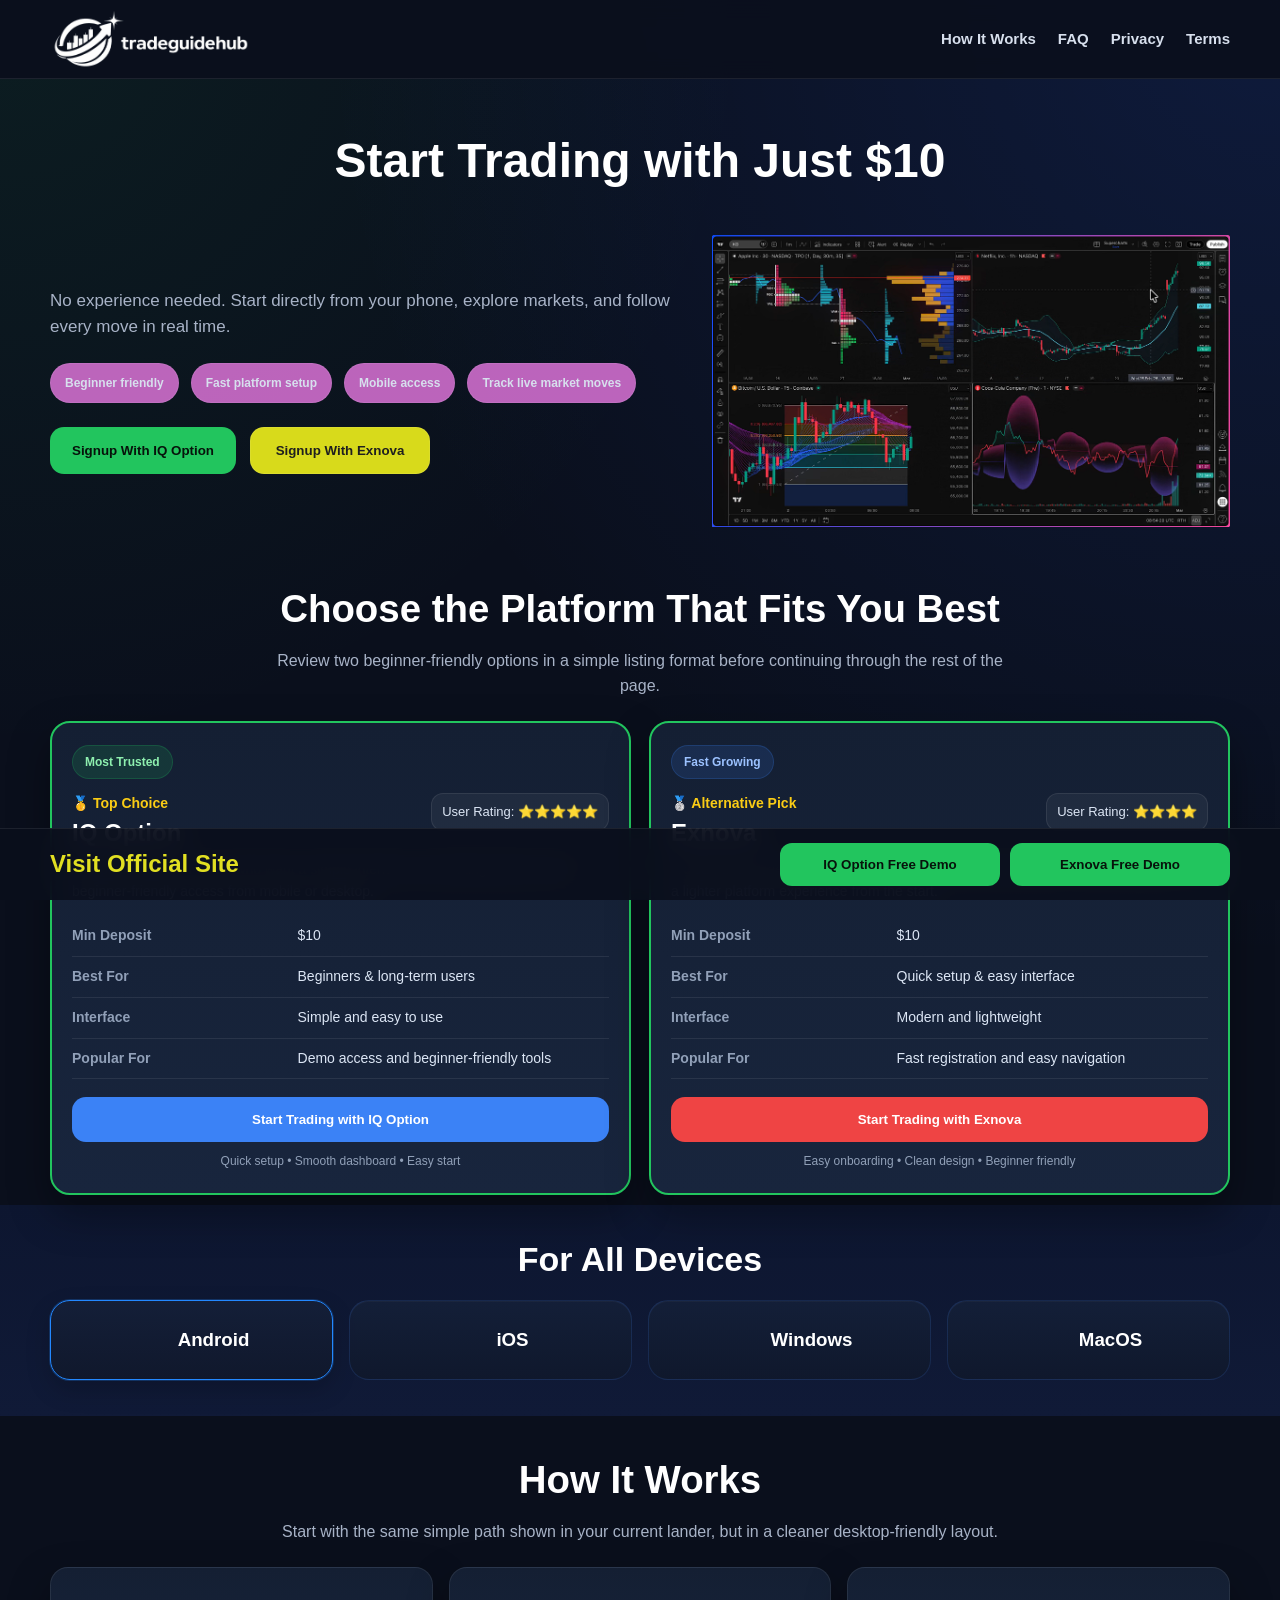
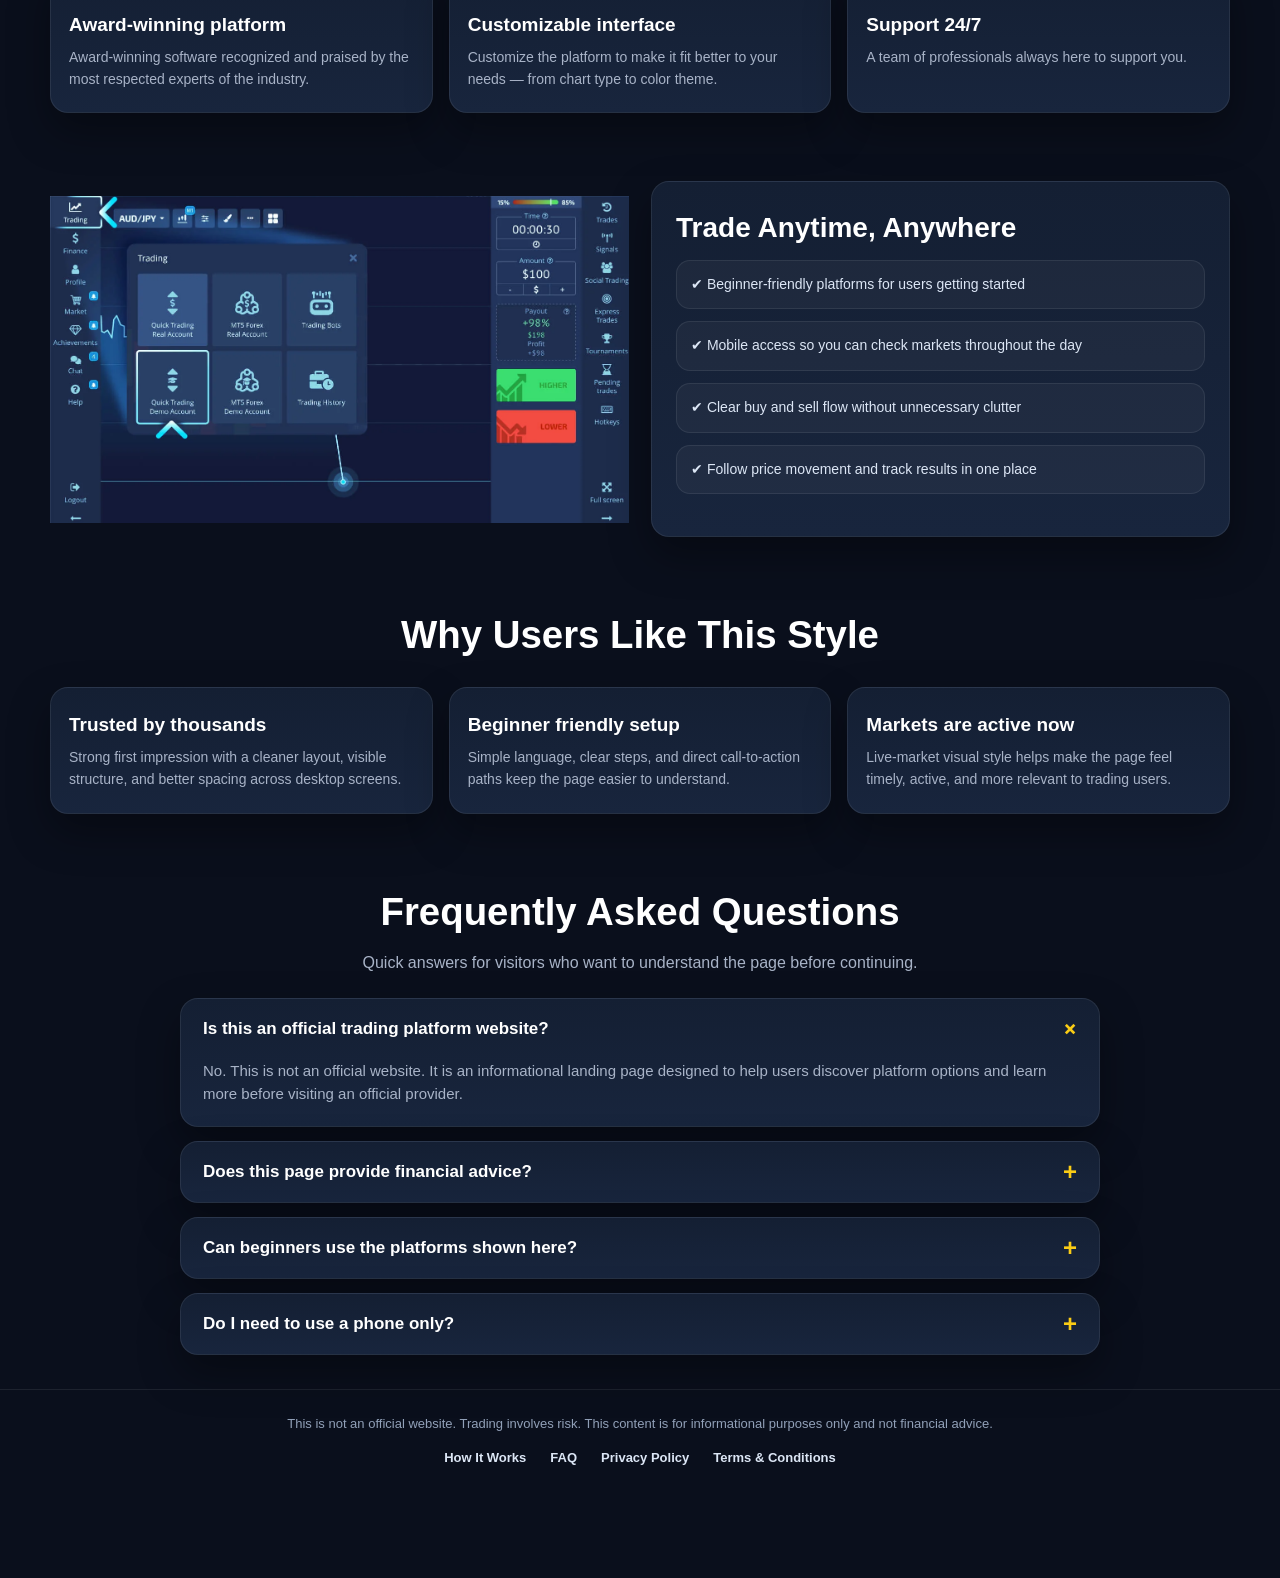
==== index.html @ 0f772e6f "Update index.html" ====
<!DOCTYPE html>
<html lang="en">
<head>
  <meta charset="UTF-8" />
  <meta name="viewport" content="width=device-width, initial-scale=1.0" />
  <title>Start Trading Online</title>
  <style>
    * {
      box-sizing: border-box;
      margin: 0;
      padding: 0;
    }

    html {
      scroll-behavior: smooth;
    }

    :root {
      --bg: #0a0f1c;
      --bg-soft: #101829;
      --card: #141f33;
      --card-2: #18253d;
      --text: #ffffff;
      --muted: #a8b3c7;
      --line: rgba(255,255,255,0.08);
      --green: #22c55e;
      --yellow: #facc15;
      --red: #ef4444;
      --blue: #3b82f6;
      --accent: #2962ff;
      --shadow: 0 18px 40px rgba(0, 0, 0, 0.35);
      --radius: 18px;
      --nav-height: 78px;
    }

    body {
      font-family: Arial, sans-serif;
      background:
        radial-gradient(circle at top right, rgba(41, 98, 255, 0.14), transparent 28%),
        radial-gradient(circle at top left, rgba(34, 197, 94, 0.08), transparent 22%),
        var(--bg);
      color: var(--text);
      line-height: 1.55;
    }

    body.menu-open {
      overflow: hidden;
    }

    a {
      text-decoration: none;
      color: inherit;
    }

    img {
      max-width: 100%;
      display: block;
    }

    button {
      font-family: inherit;
    }

    .container {
      width: min(1180px, calc(100% - 32px));
      margin: 0 auto;
    }

    .topbar {
      border-bottom: 1px solid var(--line);
      background: rgba(10, 15, 28, 0.9);
      backdrop-filter: blur(10px);
      position: sticky;
      top: 0;
      z-index: 100;
    }

    .topbar-inner {
      min-height: var(--nav-height);
      display: flex;
      align-items: center;
      justify-content: space-between;
      gap: 18px;
      position: relative;
    }

    .brand {
      font-size: 24px;
      font-weight: 700;
      letter-spacing: 0.3px;
      flex-shrink: 0;
    }

    .nav-wrap {
      display: flex;
      align-items: center;
      gap: 18px;
      margin-left: auto;
    }

    .main-nav {
      display: flex;
      align-items: center;
      gap: 22px;
    }

    .main-nav a {
      color: #d7dfed;
      font-size: 15px;
      font-weight: 600;
      transition: 0.25s ease;
    }

    .main-nav a:hover,
    .main-nav a.active {
      color: #fff;
    }

    .menu-toggle {
      display: none;
      width: 46px;
      height: 46px;
      border-radius: 12px;
      border: 1px solid var(--line);
      background: rgba(255,255,255,0.04);
      color: #fff;
      cursor: pointer;
      align-items: center;
      justify-content: center;
      flex-direction: column;
      gap: 5px;
    }

    .menu-toggle span {
      width: 18px;
      height: 2px;
      background: #fff;
      border-radius: 999px;
      transition: 0.25s ease;
    }

    .menu-toggle.active span:nth-child(1) {
      transform: translateY(7px) rotate(45deg);
    }

    .menu-toggle.active span:nth-child(2) {
      opacity: 0;
    }

    .menu-toggle.active span:nth-child(3) {
      transform: translateY(-7px) rotate(-45deg);
    }

    .hero {
      padding: 56px 0 30px;
    }

    .hero-grid {
      display: grid;
      grid-template-columns: 1.1fr 0.9fr;
      gap: 28px;
      align-items: center;
    }

    .heading-top {
      text-align: center;
      font-size: 48px;
      padding-bottom: 48px;
      line-height: 1.08;
    }

    .hero-copy p {
      font-size: 17px;
      color: var(--muted);
      max-width: 620px;
      margin-bottom: 10px;
    }

    .hero-points {
      display: flex;
      flex-wrap: wrap;
      gap: 12px;
      margin: 22px 0 24px;
    }

    .hero-pill {
      background: rgb(229 120 225 / 81%);
      border: 1px solid var(--line);
      color: #d7dfed;
      padding: 10px 14px;
      border-radius: 999px;
      font-size: 12px;
      font-weight: 600;
    }

    .hero-actions {
      display: flex;
      flex-wrap: wrap;
      gap: 14px;
      margin-top: 6px;
    }

    .btn-main,
    .btn-alt,
    .offer-btn,
    .sticky-btn {
      display: inline-flex;
      align-items: center;
      justify-content: center;
      min-width: 180px;
      padding: 15px 22px;
      border-radius: 14px;
      font-weight: 700;
      transition: 0.25s ease;
      cursor: pointer;
      border: 0;
      text-decoration: none;
    }

    .btn-main {
      background: var(--green);
      color: #07130b;
    }

    .btn-main:hover {
      transform: translateY(-2px);
      box-shadow: 0 14px 26px rgba(34, 197, 94, 0.24);
    }

    .btn-alt {
      border: 1px solid var(--line);
      background: #d8da1b;
      color: #1f1f1f;
    }

    .btn-alt:hover {
      transform: translateY(-2px);
    }

    .section,
    .devices-section,
    .listing-section {
      scroll-margin-top: 96px;
    }

    .section {
      padding: 34px 0;
    }

    .section-head {
      text-align: center;
      margin-bottom: 22px;
    }

    .section-head h2 {
      font-size: clamp(28px, 3vw, 40px);
      margin-bottom: 10px;
    }

    .section-head p {
      color: var(--muted);
      max-width: 760px;
      margin: 0 auto;
    }

    .listing-section {
      padding: 22px 0 10px;
    }

    .listing-wrap {
      display: grid;
      grid-template-columns: repeat(2, 1fr);
      gap: 18px;
    }

    .offer-card {
      background: linear-gradient(180deg, var(--card), var(--card-2));
      border: 1px solid var(--line);
      border-radius: 20px;
      box-shadow: var(--shadow);
      padding: 22px 20px;
      position: relative;
      overflow: hidden;
    }

    .offer-card.highlight {
      border: 2px solid var(--green);
    }

    .offer-badge {
      display: inline-flex;
      align-items: center;
      justify-content: center;
      font-size: 12px;
      font-weight: 700;
      padding: 7px 12px;
      border-radius: 999px;
      margin-bottom: 14px;
      background: rgba(34, 197, 94, 0.14);
      color: #8ef0af;
      border: 1px solid rgba(34, 197, 94, 0.2);
    }

    .offer-card:not(.highlight) .offer-badge {
      background: rgba(59, 130, 246, 0.14);
      color: #9cc2ff;
      border-color: rgba(59, 130, 246, 0.2);
    }

    .offer-head {
      display: flex;
      align-items: flex-start;
      justify-content: space-between;
      gap: 12px;
      margin-bottom: 10px;
    }

    .offer-head h3 {
      font-size: 24px;
      line-height: 1.2;
      margin: 0;
    }

    .offer-rank {
      font-size: 14px;
      font-weight: 700;
      color: var(--yellow);
      margin-bottom: 4px;
    }

    .rating-box {
      font-size: 13px;
      color: #dce6f5;
      background: rgba(255,255,255,0.05);
      padding: 8px 10px;
      border-radius: 12px;
      white-space: nowrap;
      border: 1px solid var(--line);
    }

    .offer-desc {
      margin: 0 0 14px;
      color: var(--muted);
      font-size: 14px;
      line-height: 1.6;
    }

    .offer-table {
      width: 100%;
      font-size: 14px;
      border-collapse: collapse;
      margin-bottom: 14px;
    }

    .offer-table td {
      padding: 9px 0;
      border-bottom: 1px solid var(--line);
      color: #dce6f5;
      vertical-align: top;
    }

    .offer-table td:first-child {
      width: 42%;
      color: #91a0b8;
      font-weight: 700;
    }

    .offer-btn {
      width: 100%;
      min-width: 100%;
      margin-top: 4px;
    }

    .btn-iq {
      background: var(--blue);
      color: #fff;
    }

    .btn-ex {
      background: var(--red);
      color: #fff;
    }

    .offer-note {
      margin-top: 10px;
      color: #91a0b8;
      font-size: 12px;
      text-align: center;
    }

    .devices-section {
      padding: 36px 0;
      background: linear-gradient(180deg, #0d1630 0%, #101a37 100%);
    }

    .devices-title {
      text-align: center;
      font-size: 34px;
      line-height: 1.1;
      font-weight: 700;
      color: #fff;
      margin: 0 0 22px;
    }

    .devices-grid {
      display: grid;
      grid-template-columns: repeat(4, 1fr);
      gap: 16px;
    }

    .device-card {
      min-height: 80px;
      display: flex;
      align-items: center;
      justify-content: center;
      gap: 14px;
      padding: 18px 20px;
      border-radius: 20px;
      background: linear-gradient(180deg, rgba(20, 31, 56, 0.96), rgba(16, 24, 44, 0.96));
      border: 1px solid rgba(66, 133, 244, 0.16);
      box-shadow: inset 0 1px 0 rgba(255,255,255,0.03);
      transition: all 0.25s ease;
    }

    .device-card.active {
      border-color: #2388ff;
      box-shadow: 0 0 0 1px rgba(35, 136, 255, 0.25), 0 10px 24px rgba(0, 0, 0, 0.18);
    }

    .device-card:hover {
      transform: translateY(-2px);
      border-color: rgba(66, 133, 244, 0.45);
    }

    .device-content h3 {
      margin: 0;
      line-height: 1.1;
      font-weight: 600;
      color: #ffffff;
    }

    .how-grid {
      display: grid;
      grid-template-columns: repeat(3, 1fr);
      gap: 16px;
    }

    .step-card,
    .trust-card,
    .faq-item,
    .info-card {
      background: linear-gradient(180deg, var(--card), var(--card-2));
      border: 1px solid var(--line);
      border-radius: var(--radius);
      box-shadow: var(--shadow);
    }

    .step-card,
    .trust-card {
      padding: 22px 18px;
    }

    .step-card h3,
    .trust-card h3 {
      font-size: 19px;
      margin-bottom: 8px;
    }

    .step-card p,
    .trust-card p {
      color: var(--muted);
      font-size: 14px;
    }

    .feature-layout {
      display: grid;
      grid-template-columns: 1fr 1fr;
      gap: 22px;
      align-items: center;
    }

    .info-card {
      padding: 24px;
    }

    .info-card h3 {
      font-size: 28px;
      margin-bottom: 10px;
    }

    .bullet-list {
      display: grid;
      gap: 12px;
      margin-bottom: 18px;
    }

    .bullet {
      background: rgba(255,255,255,0.04);
      border: 1px solid var(--line);
      border-radius: 14px;
      padding: 13px 14px;
      color: #dce6f5;
      font-size: 14px;
    }

    .trust-grid {
      display: grid;
      grid-template-columns: repeat(3, 1fr);
      gap: 16px;
    }

    .faq-list {
      display: grid;
      gap: 14px;
      max-width: 920px;
      margin: 0 auto;
    }

    .faq-item {
      overflow: hidden;
    }

    .faq-question {
      width: 100%;
      background: transparent;
      border: none;
      color: #fff;
      text-align: left;
      padding: 18px 22px;
      font-size: 17px;
      font-weight: 700;
      cursor: pointer;
      display: flex;
      align-items: center;
      justify-content: space-between;
      gap: 18px;
    }

    .faq-question span:last-child {
      font-size: 24px;
      color: var(--yellow);
      line-height: 1;
      transition: 0.25s ease;
    }

    .faq-item.active .faq-question span:last-child {
      transform: rotate(45deg);
    }

    .faq-answer {
      display: none;
      padding: 0 22px 20px;
      color: var(--muted);
      font-size: 15px;
    }

    .faq-item.active .faq-answer {
      display: block;
    }

    .footer {
      border-top: 1px solid var(--line);
      padding: 24px 0 110px;
      text-align: center;
      color: #91a0b8;
      font-size: 13px;
    }

    .footer-links {
      display: flex;
      justify-content: center;
      flex-wrap: wrap;
      gap: 14px 24px;
      margin-top: 14px;
    }

    .footer-links a {
      color: #dce6f5;
      font-weight: 600;
    }

    .sticky {
      position: fixed;
      left: 0;
      right: 0;
      bottom: 0;
      z-index: 120;
      background: rgba(10, 15, 28, 0.92);
      border-top: 1px solid var(--line);
      backdrop-filter: blur(14px);
      padding: 14px 16px;
    }

    .sticky-inner {
      width: min(1180px, 100%);
      margin: 0 auto;
      display: flex;
      align-items: center;
      justify-content: space-between;
      gap: 16px;
    }

    .sticky-text {
      color: #dce6f5;
      font-size: 14px;
    }

    .sticky-text strong {
      color: #e1df22;
      display: block;
      font-size: 24px;
      margin-bottom: 2px;
    }

    .sticky-btn {
      background: var(--green);
      color: #07130b;
      padding: 14px 20px;
      border-radius: 12px;
      font-weight: 700;
      min-width: 220px;
      transition: 0.25s ease;
    }

    .sticky-btn:hover {
      transform: translateY(-2px);
    }

    .two-btn {
      display: flex;
      flex-direction: row;
      column-gap: 10px;
    }

    .mobile-c {
      text-align: left;
    }

    @media (max-width: 1024px) {
      .hero-grid,
      .feature-layout,
      .listing-wrap {
        grid-template-columns: 1fr;
      }

      .how-grid,
      .trust-grid {
        grid-template-columns: repeat(2, 1fr);
      }

      .devices-grid {
        grid-template-columns: repeat(2, 1fr);
      }
    }

    @media (max-width: 860px) {
      .menu-toggle {
        display: inline-flex;
      }

      .nav-wrap {
        position: fixed;
        top: var(--nav-height);
        left: 0;
        right: 0;
        background: #0d1424;
        border-top: 1px solid var(--line);
        border-bottom: 1px solid var(--line);
        padding: 18px 16px 22px;
        display: none;
        flex-direction: column;
        align-items: stretch;
        gap: 16px;
      }

      .nav-wrap.open {
        display: flex;
      }

      .main-nav {
        flex-direction: column;
        align-items: flex-start;
        gap: 14px;
      }

      .main-nav a {
        width: 100%;
      }
    }

    @media (max-width: 640px) {
      .container {
        width: min(100% - 24px, 1180px);
      }

      .devices-grid {
        grid-template-columns: repeat(2, 1fr) !important;
      }

      .topbar-inner {
        min-height: 66px;
      }

      .heading-top {
        text-align: center;
        font-size: 28px !important;
        padding-bottom: 16px !important;
      }

      .hero-points {
        justify-content: center;
      }

      .mobile-c {
        text-align: center;
      }

      .brand {
        font-size: 20px;
      }

      .hero {
        padding: 32px 0 18px;
      }

      .hero-copy p {
        font-size: 15px;
      }

      .hero-actions {
        flex-direction: column;
      }

      .btn-main,
      .btn-alt,
      .sticky-btn,
      .offer-btn {
        width: 100%;
        min-width: 100px !important;
      }

      .how-grid,
      .trust-grid,
      .devices-grid,
      .listing-wrap {
        grid-template-columns: 1fr;
      }

      .info-card h3 {
        font-size: 24px;
      }

      .devices-title {
        font-size: 26px;
        margin-bottom: 16px;
      }

      .device-card {
        min-height: 92px;
        padding: 14px 16px;
        border-radius: 16px;
        justify-content: flex-start;
      }

      .sticky-inner {
        flex-direction: column;
        align-items: stretch;
      }

      .sticky-text {
        text-align: center;
      }

      .faq-question {
        padding: 16px 18px;
        font-size: 16px;
      }

      .faq-answer {
        padding: 0 18px 18px;
      }

      .offer-head {
        flex-direction: column;
        align-items: flex-start;
      }

      .offer-head h3 {
        font-size: 21px;
      }

      .rating-box {
        white-space: normal;
      }

      .sticky-btn {
        padding: 14px 14px;
        font-size: 14px;
      }

      .two-btn {
        flex-direction: row;
        column-gap: 10px;
      }

      .gt_float_switcher {
        opacity: 1;
        position: relative;
        top: -7px;
      }
    }
  </style>
</head>
<body>

  <header class="topbar">
    <div class="container topbar-inner">
      <a href="#top" class="brand"><img src="./logo.png" alt="Logo" style="width:200px;"></a>

      <div class="gtranslate_wrapper"></div>

      <button class="menu-toggle" id="menuToggle" aria-label="Open menu" type="button">
        <span></span>
        <span></span>
        <span></span>
      </button>

      <div class="nav-wrap" id="navWrap">
        <nav class="main-nav">
          <a href="#how-it-works" class="nav-link">How It Works</a>
          <a href="#faq" class="nav-link">FAQ</a>
          <a href="privacy.html">Privacy</a>
          <a href="terms.html">Terms</a>
        </nav>
      </div>
    </div>
  </header>

  <main id="top">
    <section class="hero">
      <h1 class="heading-top">Start Trading with Just $10</h1>
      <div class="container hero-grid">
        <div class="hero-copy">
          <p class="mobile-c">No experience needed. Start directly from your phone, explore markets, and follow every move in real time.</p>

          <div class="hero-points">
            <div class="hero-pill">Beginner friendly</div>
            <div class="hero-pill">Fast platform setup</div>
            <div class="hero-pill">Mobile access</div>
            <div class="hero-pill">Track live market moves</div>
          </div>

          <div class="hero-actions">
            <button
              type="button"
              class="btn-main btn-main-new offer-redirect"
              data-url="https://inpmz.ttrk.io/69e1be4c4a4292f361f3a36b?utm_campaign={replace}&sub2={keyword}&sub3={matchtype}&sub4={adgroupid}&sub5={creative}&sub6={campaignid}&sub7={device}&sub8={adposition}&sub9={network}&sub10={placement}&utm_source=Google&wbraid={wbraid}&gbraid={gbraid}&ref_id={gclid}">
              Signup With IQ Option
            </button>

            <button
              type="button"
              class="btn-alt offer-redirect"
              data-url="https://inpmz.ttrk.io/69e1bfb4e46095d21ff4b2c4?utm_campaign={replace}&sub2={keyword}&sub3={matchtype}&sub4={adgroupid}&sub5={creative}&sub6={campaignid}&sub7={device}&sub8={adposition}&sub9={network}&sub10={placement}&utm_source=Google&wbraid={wbraid}&gbraid={gbraid}&ref_id={gclid}">
              Signup With Exnova
            </button>
          </div>
        </div>

        <div style="display: flex; justify-content: center;">
          <img src="./chart.png" alt="Trading dashboard on screens" style="width: 100%;">
        </div>
      </div>
    </section>

    <section class="listing-section">
      <div class="container">
        <div class="section-head">
          <h2>Choose the Platform That Fits You Best</h2>
          <p>Review two beginner-friendly options in a simple listing format before continuing through the rest of the page.</p>
        </div>

        <div class="listing-wrap">
          <div class="offer-card highlight">
            <div class="offer-badge">Most Trusted</div>

            <div class="offer-head">
              <div>
                <div class="offer-rank">🥇 Top Choice</div>
                <h3>IQ Option</h3>
              </div>
              <div class="rating-box">User Rating: ⭐⭐⭐⭐⭐</div>
            </div>

            <p class="offer-desc">
              A popular option for users who want a simple interface, low starting amount, and beginner-friendly access from mobile or desktop.
            </p>

            <table class="offer-table">
              <tr><td>Min Deposit</td><td>$10</td></tr>
              <tr><td>Best For</td><td>Beginners & long-term users</td></tr>
              <tr><td>Interface</td><td>Simple and easy to use</td></tr>
              <tr><td>Popular For</td><td>Demo access and beginner-friendly tools</td></tr>
            </table>

            <button
              type="button"
              class="offer-btn btn-iq offer-redirect"
              data-url="https://inpmz.ttrk.io/69e1be4c4a4292f361f3a36b?utm_campaign={replace}&sub2={keyword}&sub3={matchtype}&sub4={adgroupid}&sub5={creative}&sub6={campaignid}&sub7={device}&sub8={adposition}&sub9={network}&sub10={placement}&utm_source=Google&wbraid={wbraid}&gbraid={gbraid}&ref_id={gclid}">
              Start Trading with IQ Option
            </button>

            <div class="offer-note">Quick setup • Smooth dashboard • Easy start</div>
          </div>

          <div class="offer-card" style="border: 2px solid var(--green);">
            <div class="offer-badge">Fast Growing</div>

            <div class="offer-head">
              <div>
                <div class="offer-rank">🥈 Alternative Pick</div>
                <h3>Exnova</h3>
              </div>
              <div class="rating-box">User Rating: ⭐⭐⭐⭐</div>
            </div>

            <p class="offer-desc">
              A clean and modern option for people who want fast registration, easy navigation, and a lighter platform experience from the start.
            </p>

            <table class="offer-table">
              <tr><td>Min Deposit</td><td>$10</td></tr>
              <tr><td>Best For</td><td>Quick setup & easy interface</td></tr>
              <tr><td>Interface</td><td>Modern and lightweight</td></tr>
              <tr><td>Popular For</td><td>Fast registration and easy navigation</td></tr>
            </table>

            <button
              type="button"
              class="offer-btn btn-ex offer-redirect"
              data-url="https://inpmz.ttrk.io/69e1bfb4e46095d21ff4b2c4?utm_campaign={replace}&sub2={keyword}&sub3={matchtype}&sub4={adgroupid}&sub5={creative}&sub6={campaignid}&sub7={device}&sub8={adposition}&sub9={network}&sub10={placement}&utm_source=Google&wbraid={wbraid}&gbraid={gbraid}&ref_id={gclid}">
              Start Trading with Exnova
            </button>

            <div class="offer-note">Easy onboarding • Clean design • Beginner friendly</div>
          </div>
        </div>
      </div>
    </section>

    <section class="devices-section">
      <div class="container">
        <h2 class="devices-title">For All Devices</h2>

        <div class="devices-grid">
          <div class="device-card active">
            <img src="./android.svg" alt="" style="max-width: 30px; width: 100%;">
            <div class="device-content"><h3>Android</h3></div>
          </div>
          <div class="device-card">
            <img src="./ios.svg" alt="" style="max-width: 30px; width: 100%;">
            <div class="device-content"><h3>iOS</h3></div>
          </div>
          <div class="device-card">
            <img src="./win.svg" alt="" style="max-width: 30px; width: 100%;">
            <div class="device-content"><h3>Windows</h3></div>
          </div>
          <div class="device-card">
            <img src="./macos.svg" alt="" style="max-width: 30px; width: 100%;">
            <div class="device-content"><h3>MacOS</h3></div>
          </div>
        </div>
      </div>
    </section>

    <section class="section" id="how-it-works">
      <div class="container">
        <div class="section-head">
          <h2>How It Works</h2>
          <p>Start with the same simple path shown in your current lander, but in a cleaner desktop-friendly layout.</p>
        </div>

        <div class="how-grid">
          <div class="step-card">
            <img src="./icon_award.svg" alt="" style="width: 100%; max-width: 52px; padding-bottom: 20px;">
            <h3>Award-winning platform</h3>
            <p>Award-winning software recognized and praised by the most respected experts of the industry.</p>
          </div>

          <div class="step-card">
            <img src="./icon_localized.svg" alt="" style="width: 100%; max-width: 52px; padding-bottom: 20px;">
            <h3>Customizable interface</h3>
            <p>Customize the platform to make it fit better to your needs — from chart type to color theme.</p>
          </div>

          <div class="step-card">
            <img src="./icon_support.svg" alt="" style="width: 100%; max-width: 52px; padding-bottom: 20px;">
            <h3>Support 24/7</h3>
            <p>A team of professionals always here to support you.</p>
          </div>
        </div>
      </div>
    </section>

    <section class="section">
      <div class="container feature-layout">
        <div>
          <img src="./flow.png" alt="Charts and market analysis on laptop">
        </div>

        <div class="info-card">
          <h3>Trade Anytime, Anywhere</h3>
          <div class="bullet-list">
            <div class="bullet">✔ Beginner-friendly platforms for users getting started</div>
            <div class="bullet">✔ Mobile access so you can check markets throughout the day</div>
            <div class="bullet">✔ Clear buy and sell flow without unnecessary clutter</div>
            <div class="bullet">✔ Follow price movement and track results in one place</div>
          </div>
        </div>
      </div>
    </section>

    <section class="section">
      <div class="container">
        <div class="section-head">
          <h2>Why Users Like This Style</h2>
        </div>

        <div class="trust-grid">
          <div class="trust-card">
            <h3>Trusted by thousands</h3>
            <p>Strong first impression with a cleaner layout, visible structure, and better spacing across desktop screens.</p>
          </div>
          <div class="trust-card">
            <h3>Beginner friendly setup</h3>
            <p>Simple language, clear steps, and direct call-to-action paths keep the page easier to understand.</p>
          </div>
          <div class="trust-card">
            <h3>Markets are active now</h3>
            <p>Live-market visual style helps make the page feel timely, active, and more relevant to trading users.</p>
          </div>
        </div>
      </div>
    </section>

    <section class="section" id="faq">
      <div class="container">
        <div class="section-head">
          <h2>Frequently Asked Questions</h2>
          <p>Quick answers for visitors who want to understand the page before continuing.</p>
        </div>

        <div class="faq-list">
          <div class="faq-item active">
            <button class="faq-question" type="button">
              <span>Is this an official trading platform website?</span>
              <span>+</span>
            </button>
            <div class="faq-answer">
              No. This is not an official website. It is an informational landing page designed to help users discover platform options and learn more before visiting an official provider.
            </div>
          </div>

          <div class="faq-item">
            <button class="faq-question" type="button">
              <span>Does this page provide financial advice?</span>
              <span>+</span>
            </button>
            <div class="faq-answer">
              No. The information shown here is for general informational purposes only and should not be treated as financial, investment, or legal advice.
            </div>
          </div>

          <div class="faq-item">
            <button class="faq-question" type="button">
              <span>Can beginners use the platforms shown here?</span>
              <span>+</span>
            </button>
            <div class="faq-answer">
              Many users start with beginner-friendly interfaces and mobile access, but trading always involves risk. Visitors should review any platform carefully before making decisions.
            </div>
          </div>

          <div class="faq-item">
            <button class="faq-question" type="button">
              <span>Do I need to use a phone only?</span>
              <span>+</span>
            </button>
            <div class="faq-answer">
              No. The page highlights access across multiple device types including Android, iOS, Windows, and MacOS.
            </div>
          </div>
        </div>
      </div>
    </section>
  </main>

  <footer class="footer">
    <div class="container">
      This is not an official website. Trading involves risk. This content is for informational purposes only and not financial advice.
      <div class="footer-links">
        <a href="#how-it-works">How It Works</a>
        <a href="#faq">FAQ</a>
        <a href="privacy.html">Privacy Policy</a>
        <a href="terms.html">Terms &amp; Conditions</a>
      </div>
    </div>
  </footer>

  <div class="sticky">
    <div class="sticky-inner">
      <div class="sticky-text">
        <strong>Visit Official Site</strong>
      </div>
      <div class="two-btn">
        <button
          type="button"
          class="sticky-btn offer-redirect"
          data-url="https://inpmz.ttrk.io/69e1be4c4a4292f361f3a36b?utm_campaign={replace}&sub2={keyword}&sub3={matchtype}&sub4={adgroupid}&sub5={creative}&sub6={campaignid}&sub7={device}&sub8={adposition}&sub9={network}&sub10={placement}&utm_source=Google&wbraid={wbraid}&gbraid={gbraid}&ref_id={gclid}">
          IQ Option Free Demo
        </button>

        <button
          type="button"
          class="sticky-btn offer-redirect"
          data-url="https://inpmz.ttrk.io/69e1bfb4e46095d21ff4b2c4?utm_campaign={replace}&sub2={keyword}&sub3={matchtype}&sub4={adgroupid}&sub5={creative}&sub6={campaignid}&sub7={device}&sub8={adposition}&sub9={network}&sub10={placement}&utm_source=Google&wbraid={wbraid}&gbraid={gbraid}&ref_id={gclid}">
          Exnova Free Demo
        </button>
      </div>
    </div>
  </div>

  <script>
    const menuToggle = document.getElementById('menuToggle');
    const navWrap = document.getElementById('navWrap');
    const navLinks = document.querySelectorAll('.nav-link, .main-nav a');
    const faqItems = document.querySelectorAll('.faq-item');

    if (menuToggle && navWrap) {
      menuToggle.addEventListener('click', function () {
        menuToggle.classList.toggle('active');
        navWrap.classList.toggle('open');
        document.body.classList.toggle('menu-open');
      });
    }

    navLinks.forEach(link => {
      link.addEventListener('click', function () {
        if (navWrap) navWrap.classList.remove('open');
        if (menuToggle) menuToggle.classList.remove('active');
        document.body.classList.remove('menu-open');
      });
    });

    faqItems.forEach(item => {
      const btn = item.querySelector('.faq-question');
      if (btn) {
        btn.addEventListener('click', function () {
          item.classList.toggle('active');
        });
      }
    });

    document.querySelectorAll('.offer-redirect').forEach(function (btn) {
      btn.addEventListener('click', function (e) {
        e.preventDefault();
        e.stopPropagation();
        if (typeof e.stopImmediatePropagation === 'function') {
          e.stopImmediatePropagation();
        }

        const url = btn.getAttribute('data-url');
        if (!url) return;

        window.location.assign(url);
      }, true);
    });
  </script>

  <script>
    window.gtranslateSettings = {
      "default_language":"en",
      "languages":["en","fr","it","es","pt","th","ms","de","pl"],
      "wrapper_selector":".gtranslate_wrapper",
      "switcher_horizontal_position":"right",
      "switcher_vertical_position":"top"
    };
  </script>
  <script src="https://cdn.gtranslate.net/widgets/latest/float.js" defer></script>

</body>
</html>
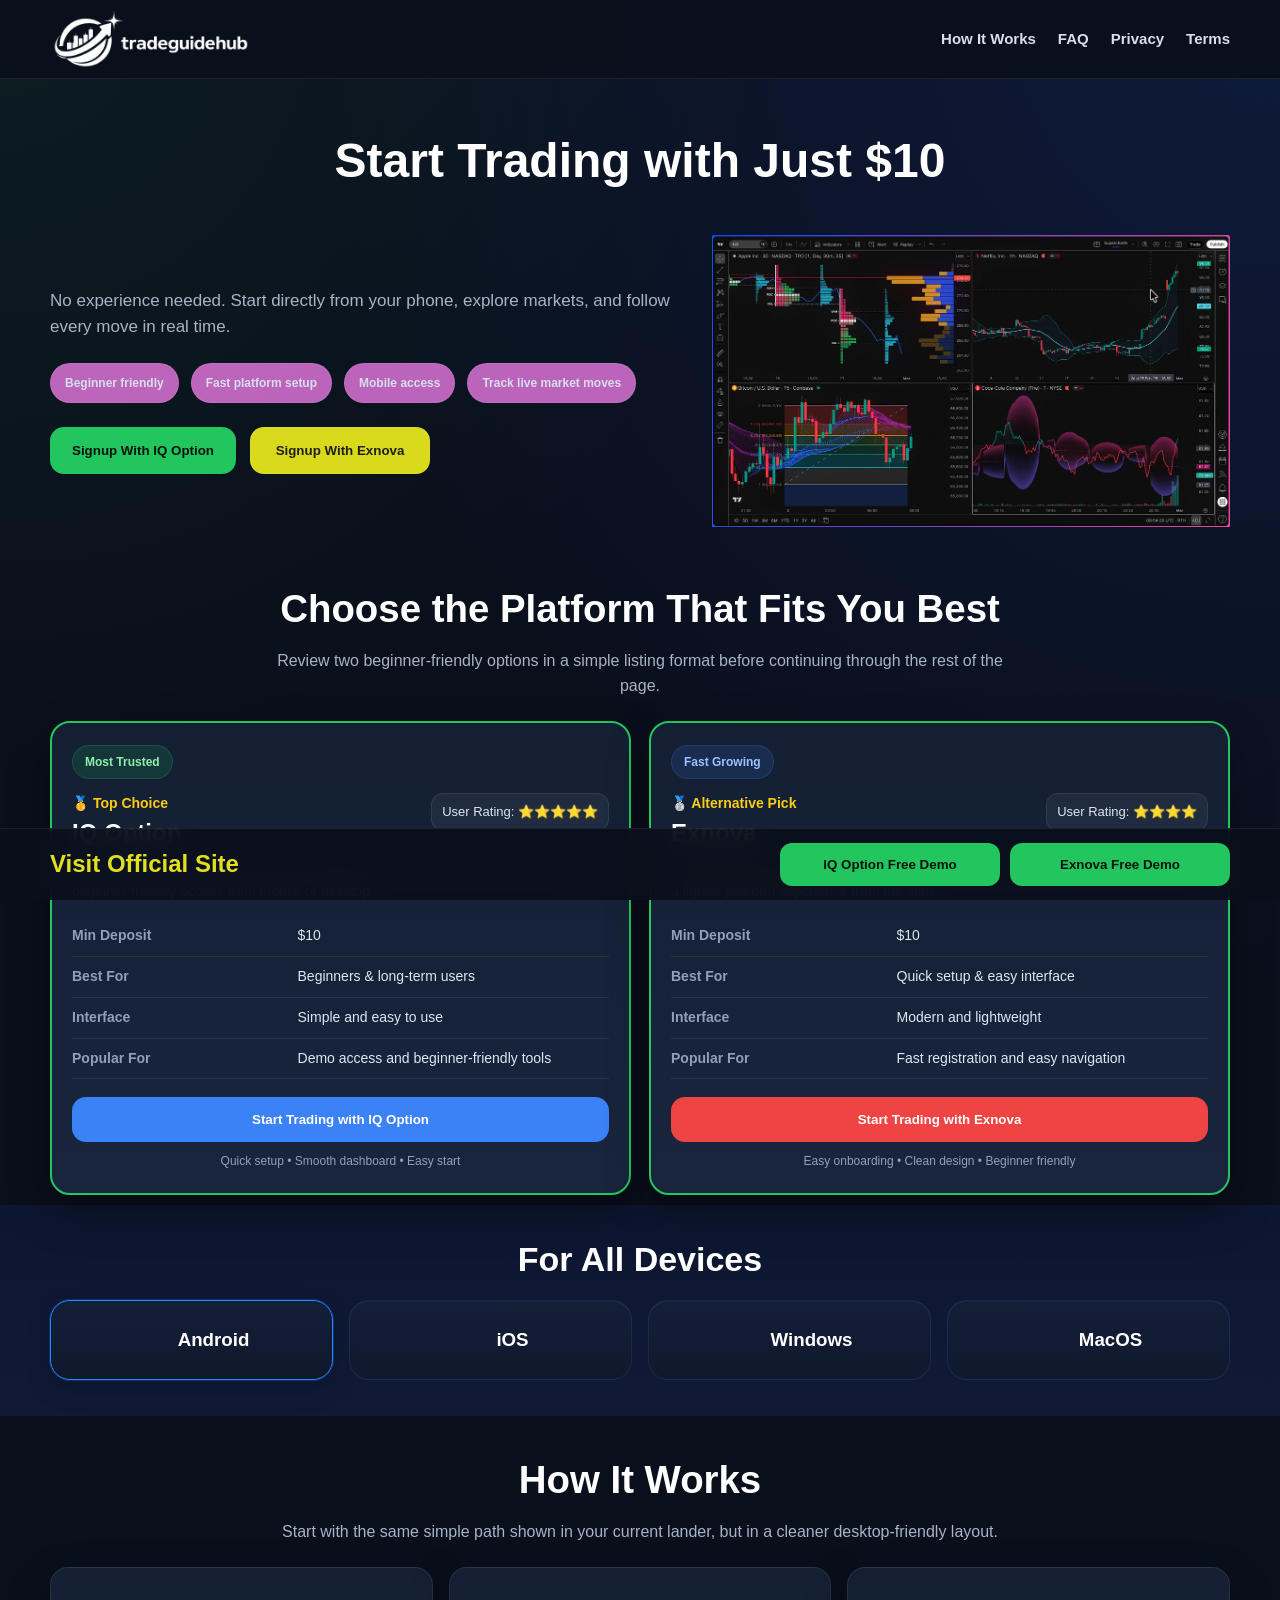
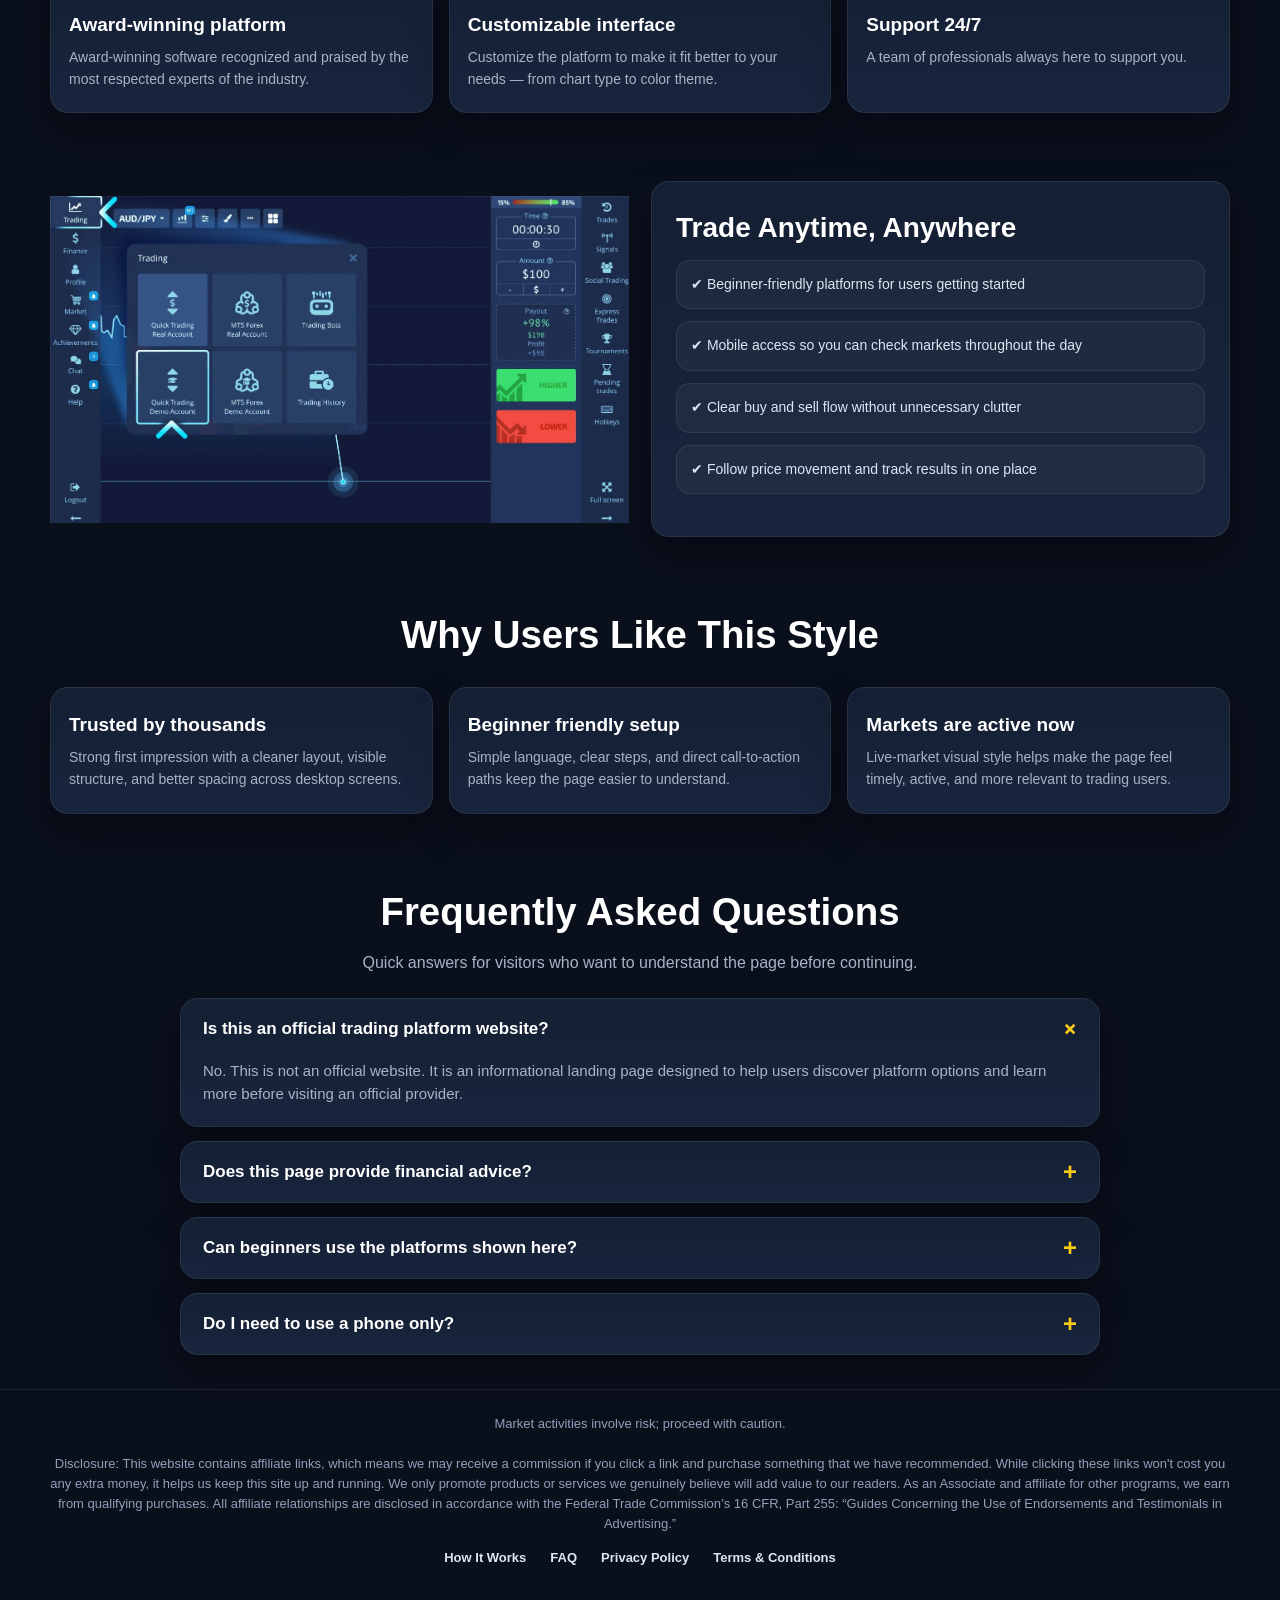
==== commit 94660c22: "Update index.html" ====
--- a/index.html
+++ b/index.html
@@ -1097,7 +1097,11 @@
 
   <footer class="footer">
     <div class="container">
-      This is not an official website. Trading involves risk. This content is for informational purposes only and not financial advice.
+      Market activities involve risk; proceed with caution.<br><br>
+      Disclosure: This website contains affiliate links, which means we may receive a commission if you click a link and purchase something that we have recommended. While clicking these links won't cost you any extra money, it helps us keep this site up and running. We only promote products or services we genuinely believe will add value to our readers.
+ 
+As an Associate and affiliate for other programs, we earn from qualifying purchases. All affiliate relationships are disclosed in accordance with the Federal Trade Commission’s 16 CFR, Part 255: “Guides Concerning the Use of Endorsements and Testimonials in Advertising.”
+ 
       <div class="footer-links">
         <a href="#how-it-works">How It Works</a>
         <a href="#faq">FAQ</a>
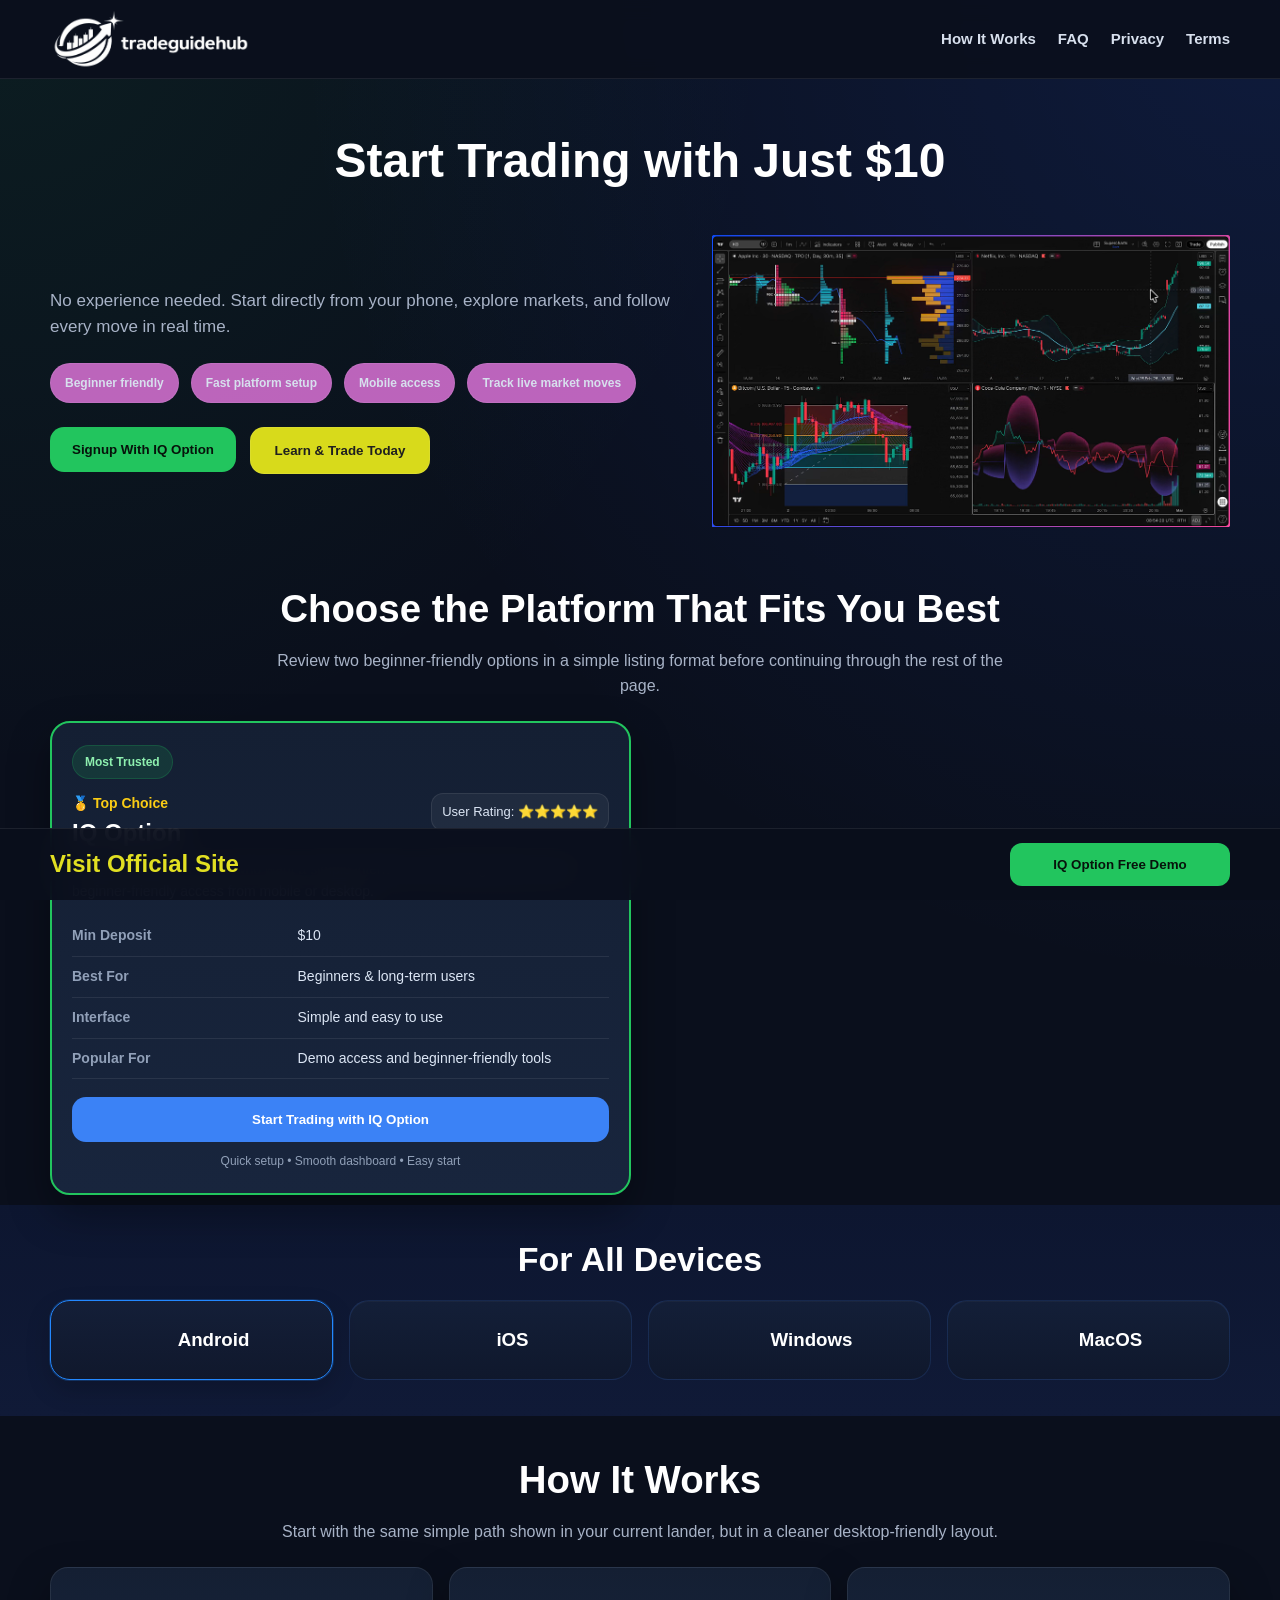
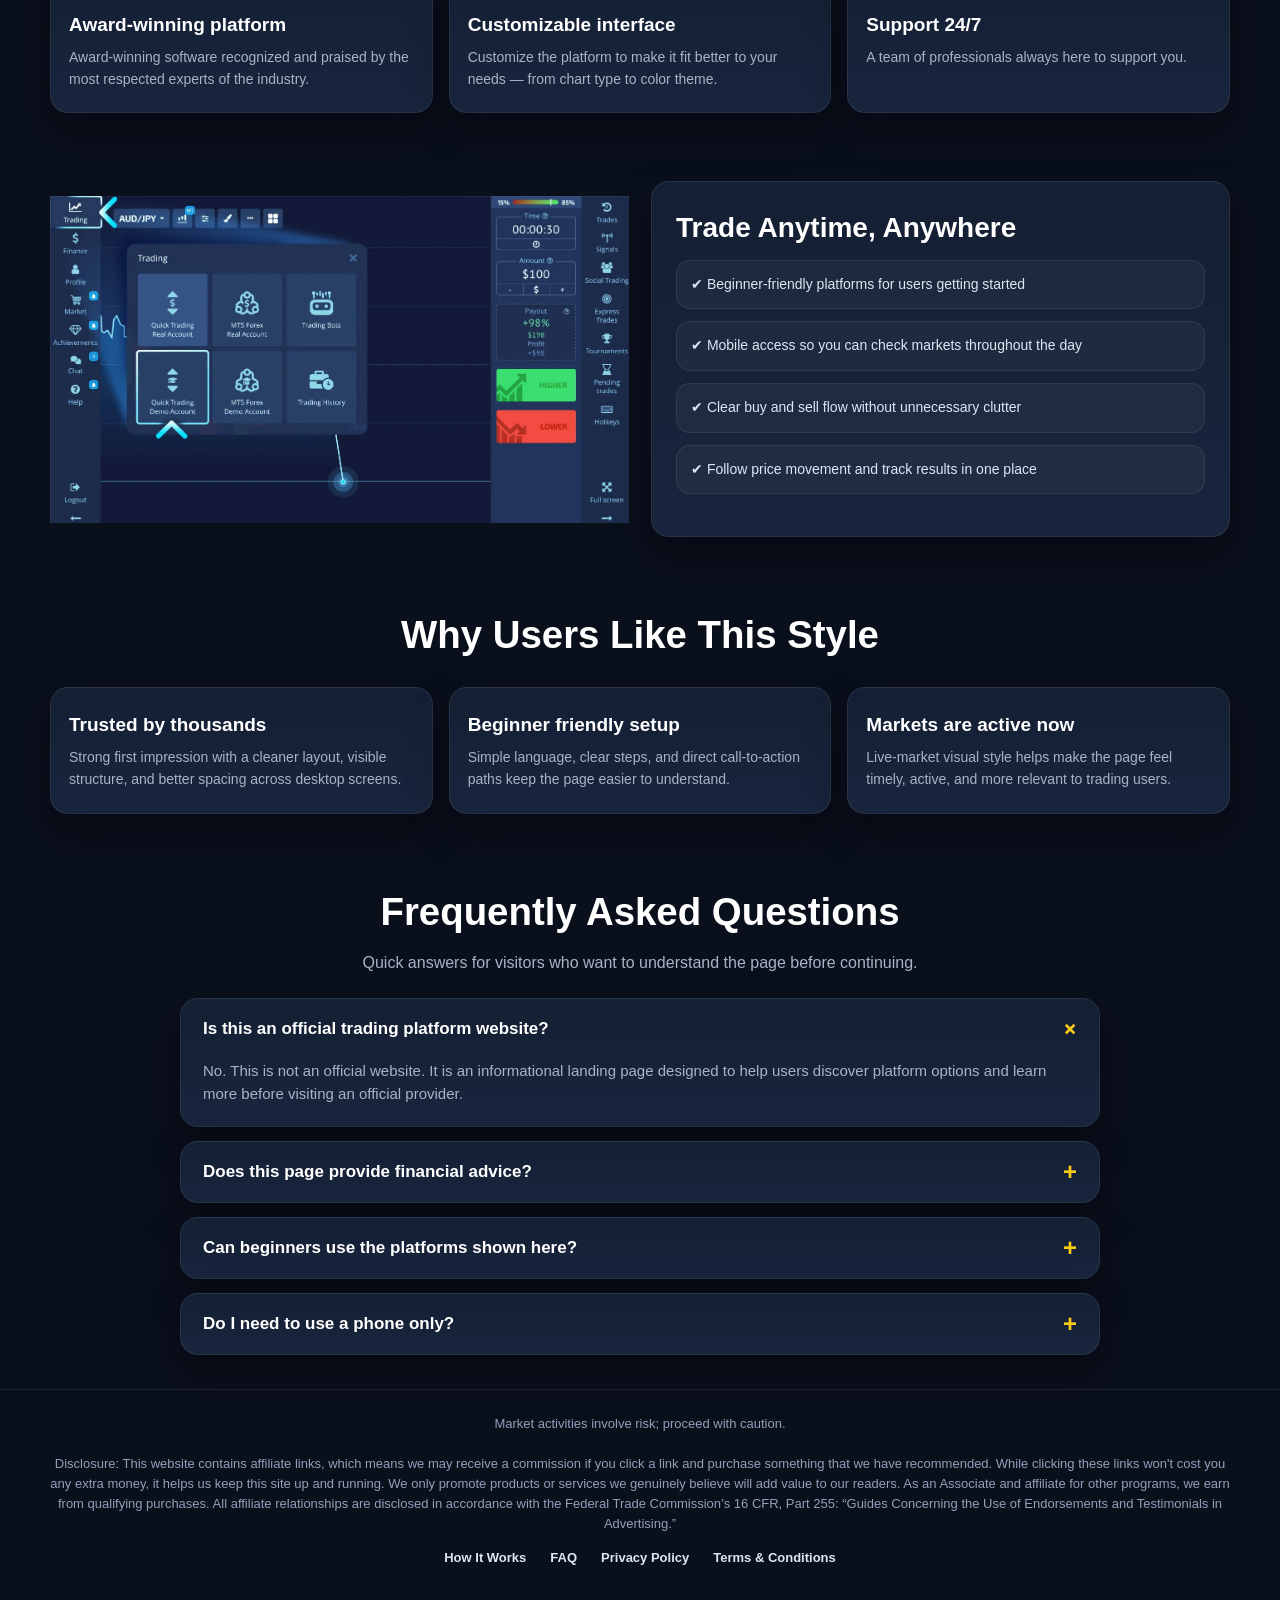
==== commit 92c90f70: "Update index.html" ====
--- a/index.html
+++ b/index.html
@@ -810,6 +810,8 @@
       }
     }
   </style>
+
+  <script type="text/javascript" src="https://inpmz.ttrk.io/track.js?rtkcmpid=66ff7f75438fb8664f8162d7"></script>
 </head>
 <body>
 
@@ -851,19 +853,19 @@
           </div>
 
           <div class="hero-actions">
-            <button
+            <a ht=ref="https://inpmz.ttrk.io/click"><button
               type="button"
               class="btn-main btn-main-new offer-redirect"
-              data-url="https://inpmz.ttrk.io/69e1be4c4a4292f361f3a36b?utm_campaign={replace}&sub2={keyword}&sub3={matchtype}&sub4={adgroupid}&sub5={creative}&sub6={campaignid}&sub7={device}&sub8={adposition}&sub9={network}&sub10={placement}&utm_source=Google&wbraid={wbraid}&gbraid={gbraid}&ref_id={gclid}">
+              data-url="">
               Signup With IQ Option
-            </button>
-
-            <button
+            </button></a>
+
+            <a href="https://inpmz.ttrk.io/click"><button
               type="button"
               class="btn-alt offer-redirect"
-              data-url="https://inpmz.ttrk.io/69e1bfb4e46095d21ff4b2c4?utm_campaign={replace}&sub2={keyword}&sub3={matchtype}&sub4={adgroupid}&sub5={creative}&sub6={campaignid}&sub7={device}&sub8={adposition}&sub9={network}&sub10={placement}&utm_source=Google&wbraid={wbraid}&gbraid={gbraid}&ref_id={gclid}">
-              Signup With Exnova
-            </button>
+              data-url="">
+              Learn & Trade Today
+            </button></a>
           </div>
         </div>
 
@@ -903,17 +905,17 @@
               <tr><td>Popular For</td><td>Demo access and beginner-friendly tools</td></tr>
             </table>
 
-            <button
+            <a href="https://inpmz.ttrk.io/click"><button
               type="button"
               class="offer-btn btn-iq offer-redirect"
-              data-url="https://inpmz.ttrk.io/69e1be4c4a4292f361f3a36b?utm_campaign={replace}&sub2={keyword}&sub3={matchtype}&sub4={adgroupid}&sub5={creative}&sub6={campaignid}&sub7={device}&sub8={adposition}&sub9={network}&sub10={placement}&utm_source=Google&wbraid={wbraid}&gbraid={gbraid}&ref_id={gclid}">
+              data-url="">
               Start Trading with IQ Option
-            </button>
+            </button></a>
 
             <div class="offer-note">Quick setup • Smooth dashboard • Easy start</div>
           </div>
 
-          <div class="offer-card" style="border: 2px solid var(--green);">
+          <!-- <div class="offer-card" style="border: 2px solid var(--green);">
             <div class="offer-badge">Fast Growing</div>
 
             <div class="offer-head">
@@ -943,7 +945,7 @@
             </button>
 
             <div class="offer-note">Easy onboarding • Clean design • Beginner friendly</div>
-          </div>
+          </div> -->
         </div>
       </div>
     </section>
@@ -1117,19 +1119,19 @@
         <strong>Visit Official Site</strong>
       </div>
       <div class="two-btn">
-        <button
+        <a href="https://inpmz.ttrk.io/click"><button
           type="button"
           class="sticky-btn offer-redirect"
-          data-url="https://inpmz.ttrk.io/69e1be4c4a4292f361f3a36b?utm_campaign={replace}&sub2={keyword}&sub3={matchtype}&sub4={adgroupid}&sub5={creative}&sub6={campaignid}&sub7={device}&sub8={adposition}&sub9={network}&sub10={placement}&utm_source=Google&wbraid={wbraid}&gbraid={gbraid}&ref_id={gclid}">
+          data-url="">
           IQ Option Free Demo
-        </button>
-
-        <button
+        </button></a>
+
+        <!-- <button
           type="button"
           class="sticky-btn offer-redirect"
           data-url="https://inpmz.ttrk.io/69e1bfb4e46095d21ff4b2c4?utm_campaign={replace}&sub2={keyword}&sub3={matchtype}&sub4={adgroupid}&sub5={creative}&sub6={campaignid}&sub7={device}&sub8={adposition}&sub9={network}&sub10={placement}&utm_source=Google&wbraid={wbraid}&gbraid={gbraid}&ref_id={gclid}">
           Exnova Free Demo
-        </button>
+        </button> -->
       </div>
     </div>
   </div>
@@ -1165,20 +1167,20 @@
       }
     });
 
-    document.querySelectorAll('.offer-redirect').forEach(function (btn) {
-      btn.addEventListener('click', function (e) {
-        e.preventDefault();
-        e.stopPropagation();
-        if (typeof e.stopImmediatePropagation === 'function') {
-          e.stopImmediatePropagation();
-        }
-
-        const url = btn.getAttribute('data-url');
-        if (!url) return;
-
-        window.location.assign(url);
-      }, true);
-    });
+    // document.querySelectorAll('.offer-redirect').forEach(function (btn) {
+    //   btn.addEventListener('click', function (e) {
+    //     e.preventDefault();
+    //     e.stopPropagation();
+    //     if (typeof e.stopImmediatePropagation === 'function') {
+    //       e.stopImmediatePropagation();
+    //     }
+
+    //     const url = btn.getAttribute('data-url');
+    //     if (!url) return;
+
+    //     window.location.assign(url);
+    //   }, true);
+    // });
   </script>
 
   <script>
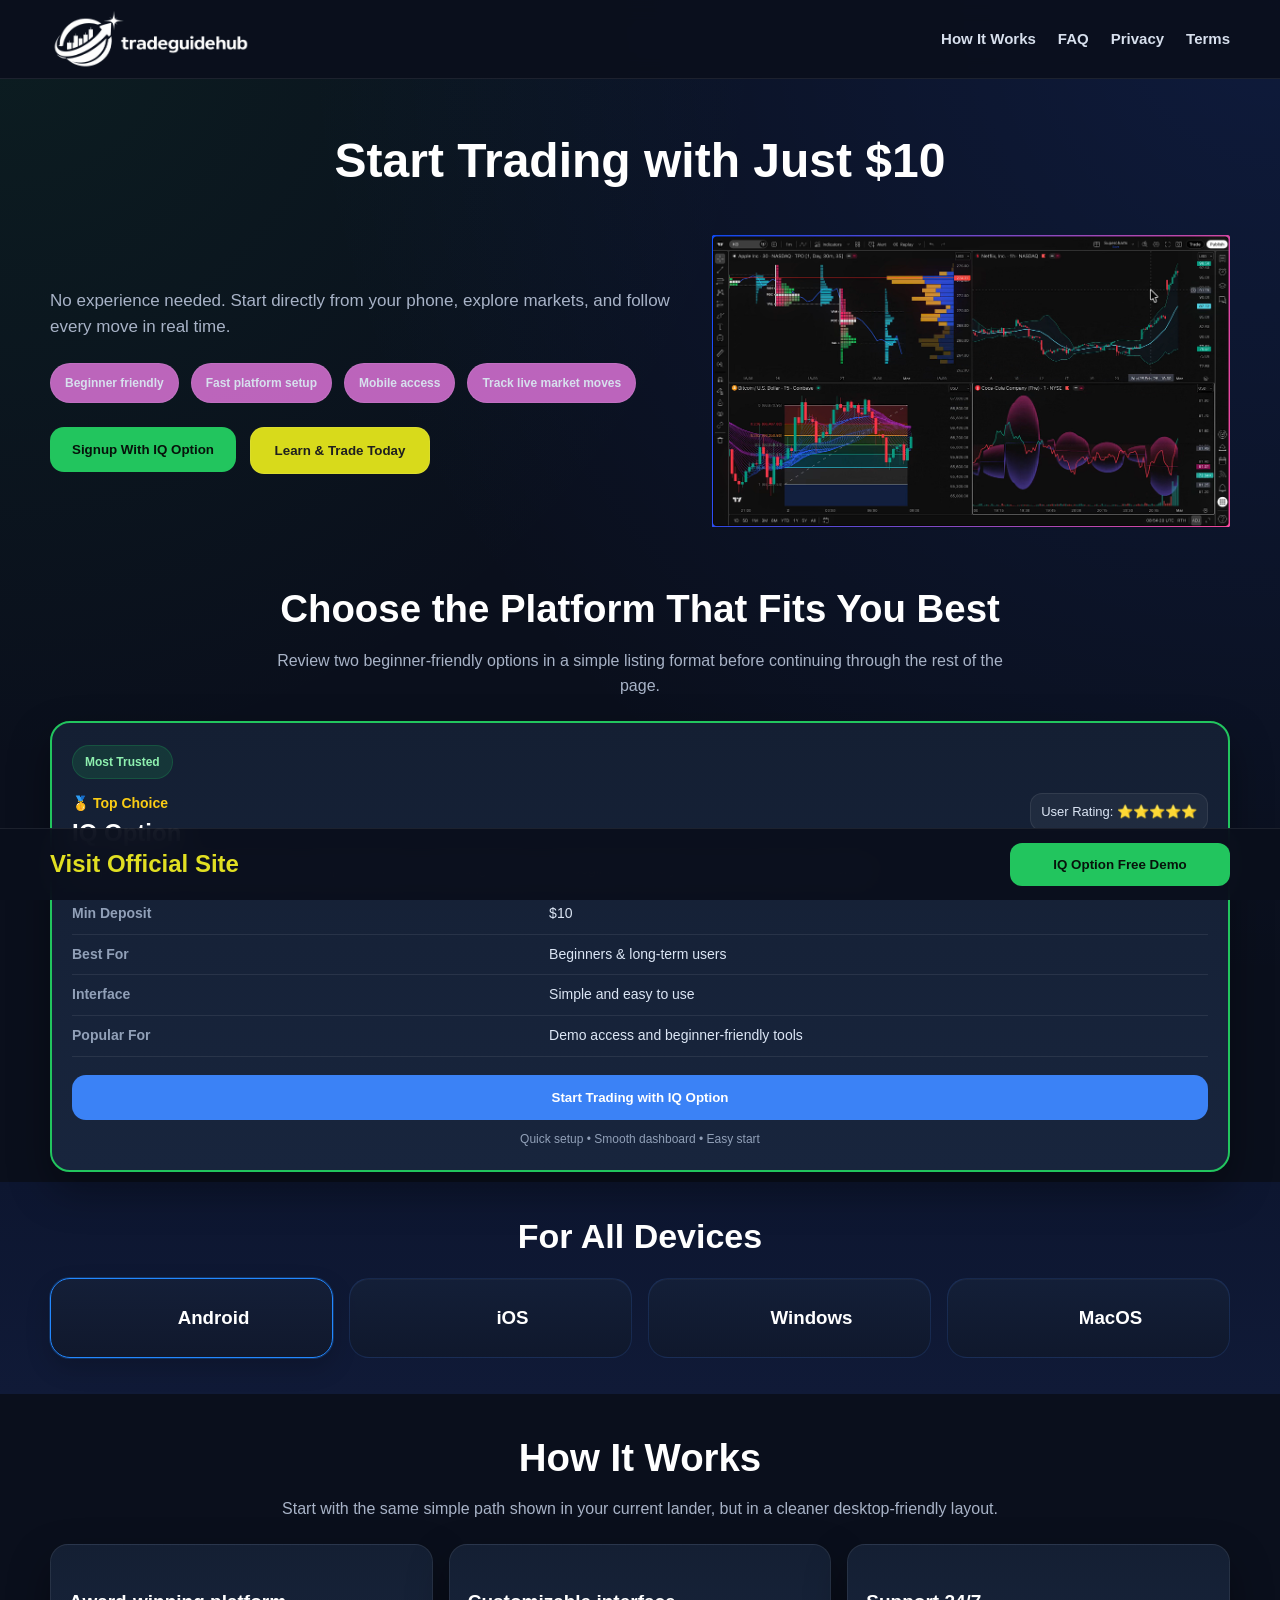
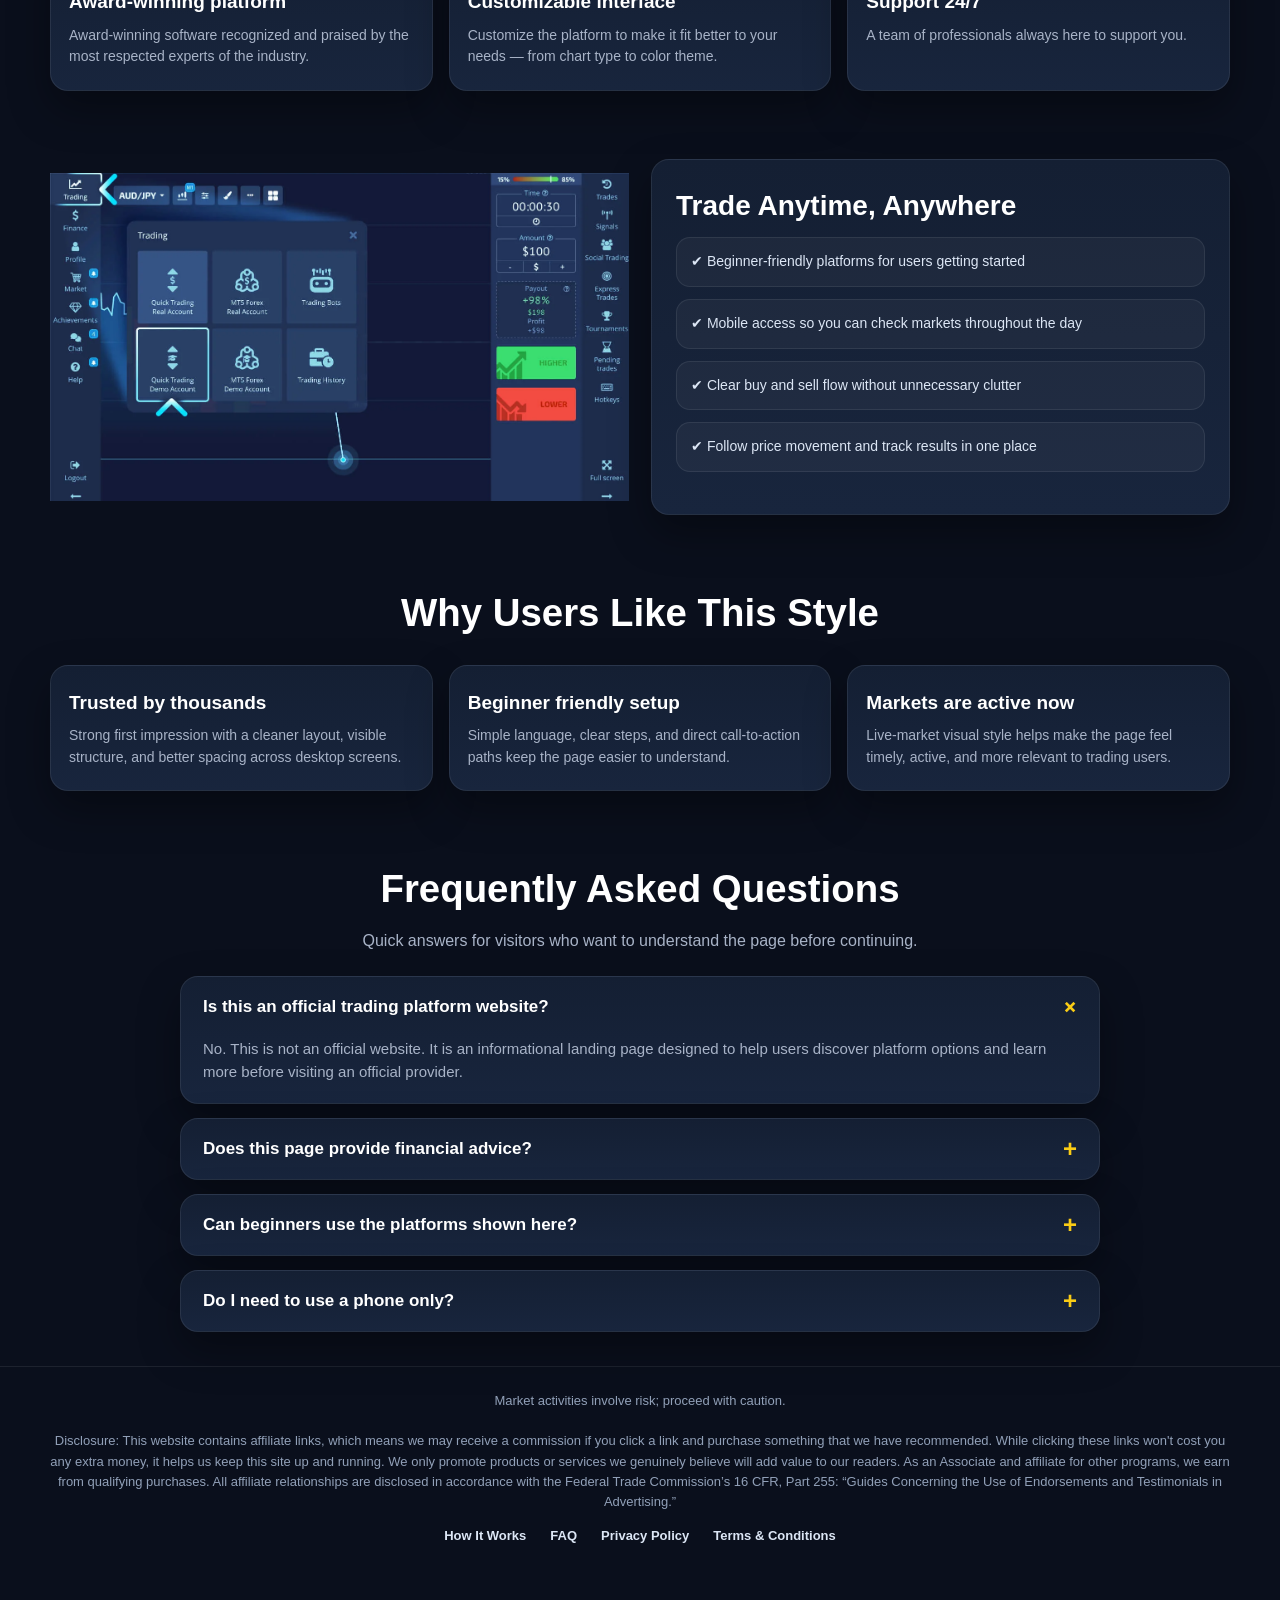
==== commit bbb4d95e: "Update index.html" ====
--- a/index.html
+++ b/index.html
@@ -269,7 +269,7 @@
 
     .listing-wrap {
       display: grid;
-      grid-template-columns: repeat(2, 1fr);
+      grid-template-columns: repeat(1, 1fr);
       gap: 18px;
     }
 
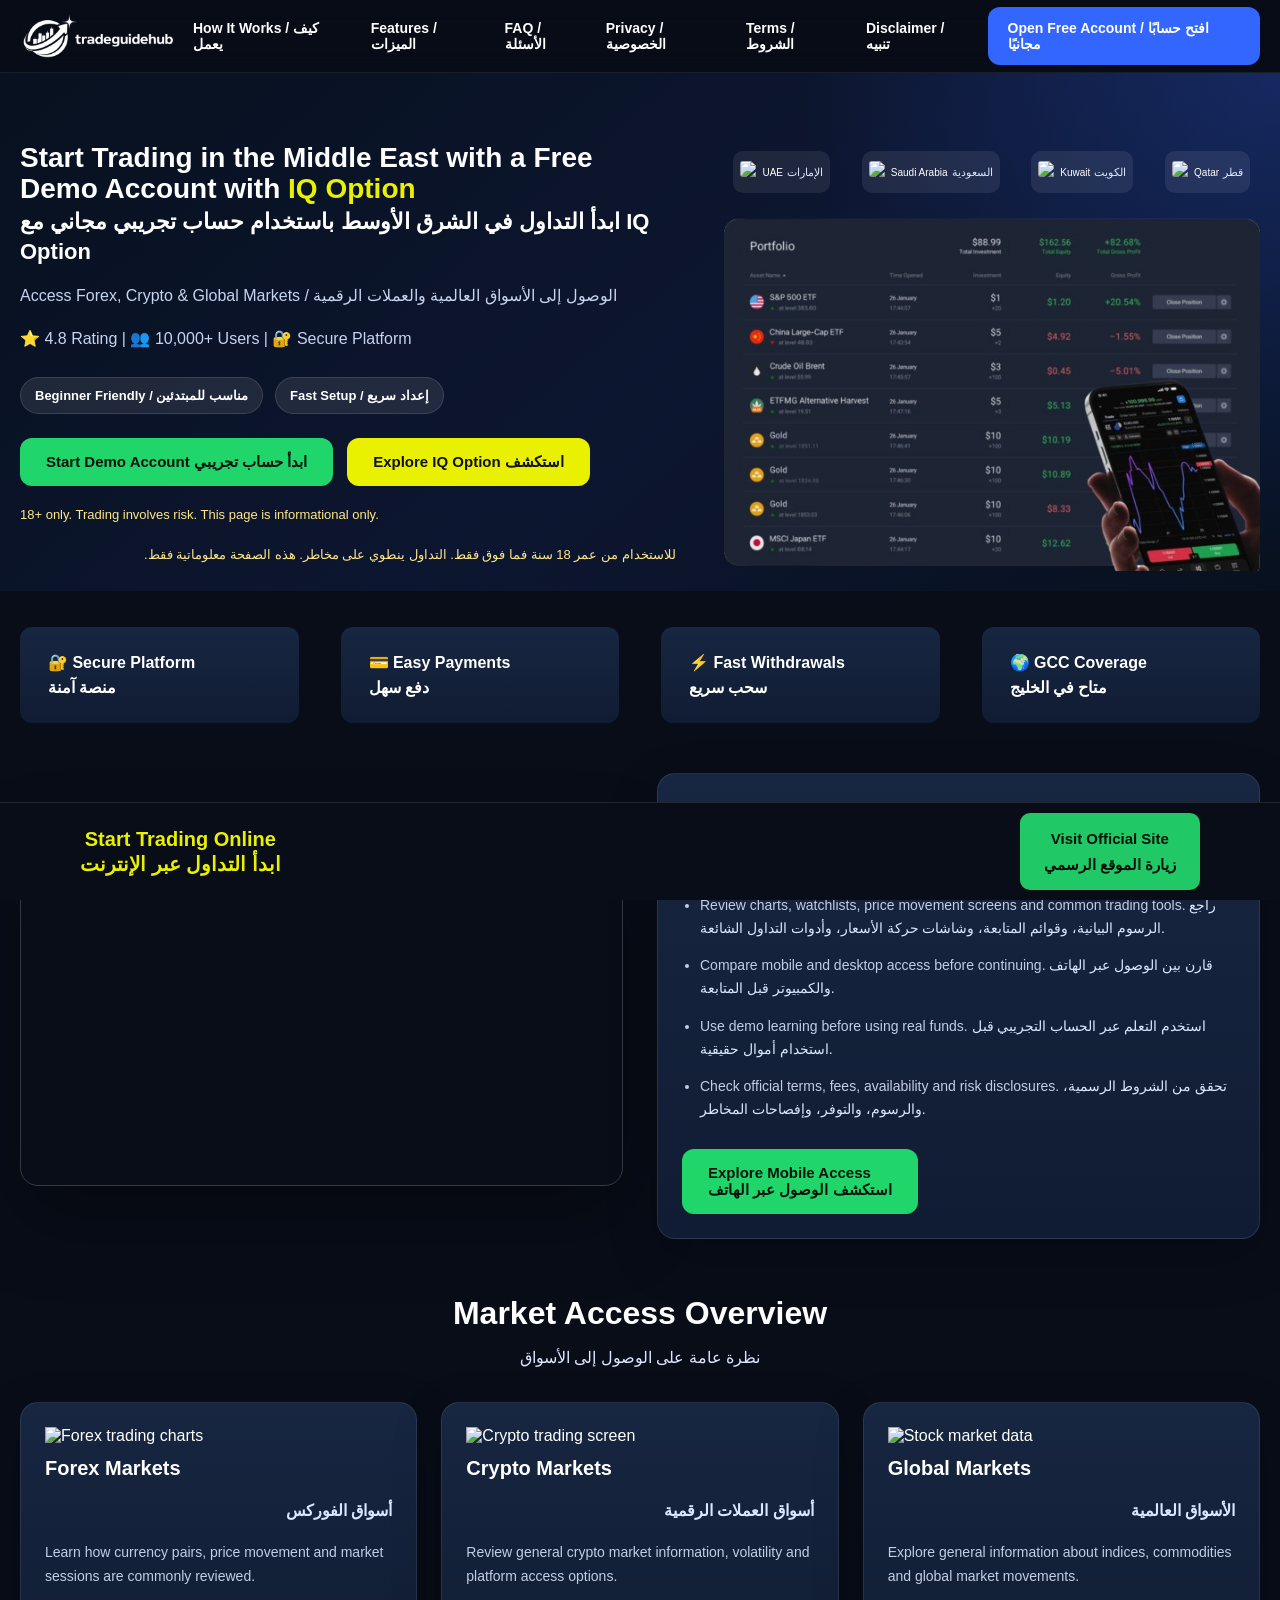
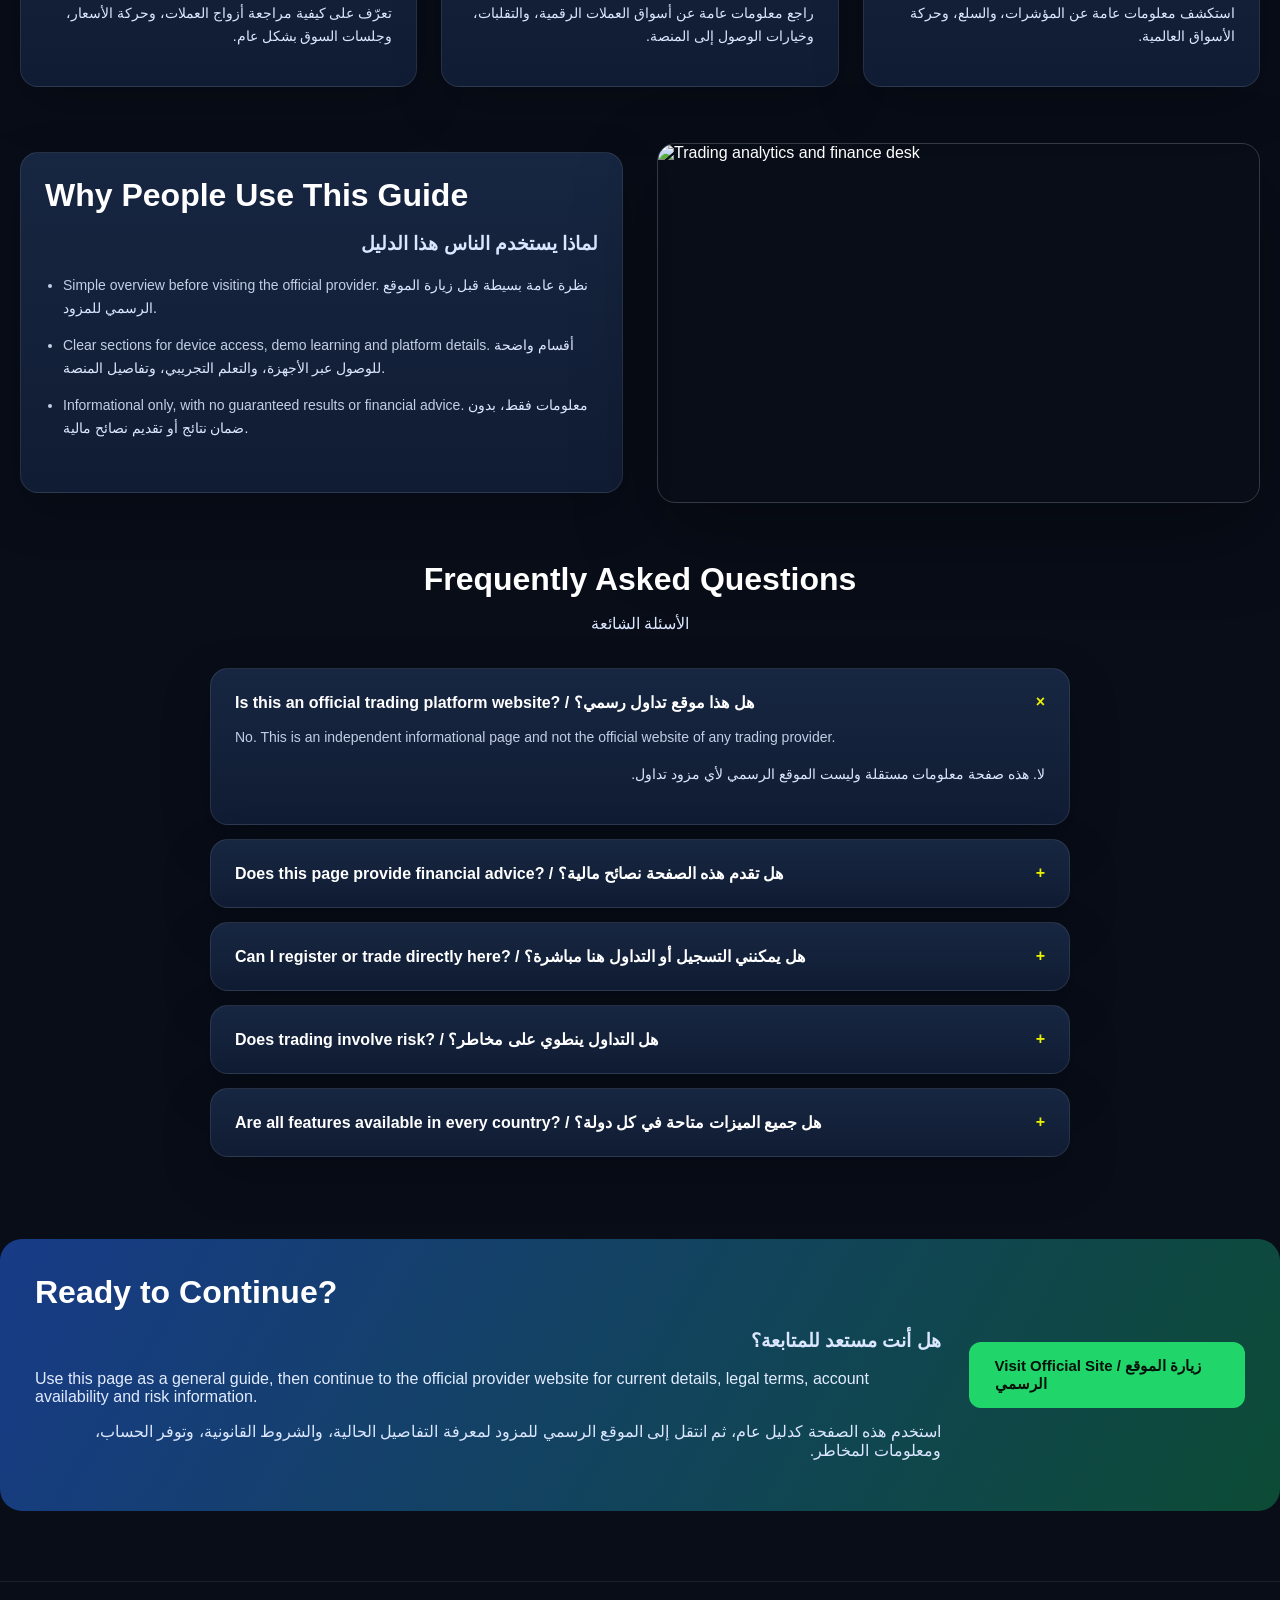
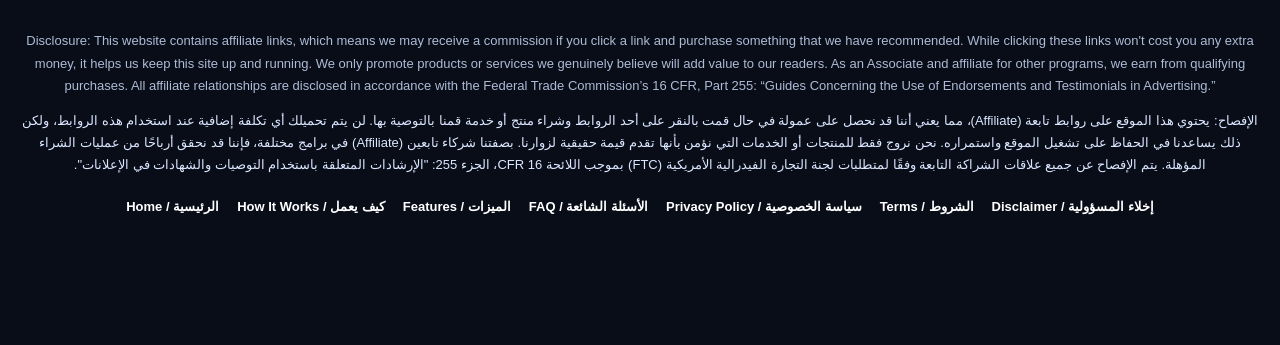
==== commit 90fe4ae0: "Add files via upload" ====
--- a/index.html
+++ b/index.html
@@ -1,1198 +1,332 @@
 <!DOCTYPE html>
-<html lang="en">
+<html lang="en" dir="ltr">
 <head>
   <meta charset="UTF-8" />
   <meta name="viewport" content="width=device-width, initial-scale=1.0" />
-  <title>Start Trading Online</title>
-  <style>
-    * {
-      box-sizing: border-box;
-      margin: 0;
-      padding: 0;
-    }
-
-    html {
-      scroll-behavior: smooth;
-    }
-
-    :root {
-      --bg: #0a0f1c;
-      --bg-soft: #101829;
-      --card: #141f33;
-      --card-2: #18253d;
-      --text: #ffffff;
-      --muted: #a8b3c7;
-      --line: rgba(255,255,255,0.08);
-      --green: #22c55e;
-      --yellow: #facc15;
-      --red: #ef4444;
-      --blue: #3b82f6;
-      --accent: #2962ff;
-      --shadow: 0 18px 40px rgba(0, 0, 0, 0.35);
-      --radius: 18px;
-      --nav-height: 78px;
-    }
-
-    body {
-      font-family: Arial, sans-serif;
-      background:
-        radial-gradient(circle at top right, rgba(41, 98, 255, 0.14), transparent 28%),
-        radial-gradient(circle at top left, rgba(34, 197, 94, 0.08), transparent 22%),
-        var(--bg);
-      color: var(--text);
-      line-height: 1.55;
-    }
-
-    body.menu-open {
-      overflow: hidden;
-    }
-
-    a {
-      text-decoration: none;
-      color: inherit;
-    }
-
-    img {
-      max-width: 100%;
-      display: block;
-    }
-
-    button {
-      font-family: inherit;
-    }
-
-    .container {
-      width: min(1180px, calc(100% - 32px));
-      margin: 0 auto;
-    }
-
-    .topbar {
-      border-bottom: 1px solid var(--line);
-      background: rgba(10, 15, 28, 0.9);
-      backdrop-filter: blur(10px);
-      position: sticky;
-      top: 0;
-      z-index: 100;
-    }
-
-    .topbar-inner {
-      min-height: var(--nav-height);
-      display: flex;
-      align-items: center;
-      justify-content: space-between;
-      gap: 18px;
-      position: relative;
-    }
-
-    .brand {
-      font-size: 24px;
-      font-weight: 700;
-      letter-spacing: 0.3px;
-      flex-shrink: 0;
-    }
-
-    .nav-wrap {
-      display: flex;
-      align-items: center;
-      gap: 18px;
-      margin-left: auto;
-    }
-
-    .main-nav {
-      display: flex;
-      align-items: center;
-      gap: 22px;
-    }
-
-    .main-nav a {
-      color: #d7dfed;
-      font-size: 15px;
-      font-weight: 600;
-      transition: 0.25s ease;
-    }
-
-    .main-nav a:hover,
-    .main-nav a.active {
-      color: #fff;
-    }
-
-    .menu-toggle {
-      display: none;
-      width: 46px;
-      height: 46px;
-      border-radius: 12px;
-      border: 1px solid var(--line);
-      background: rgba(255,255,255,0.04);
-      color: #fff;
-      cursor: pointer;
-      align-items: center;
-      justify-content: center;
-      flex-direction: column;
-      gap: 5px;
-    }
-
-    .menu-toggle span {
-      width: 18px;
-      height: 2px;
-      background: #fff;
-      border-radius: 999px;
-      transition: 0.25s ease;
-    }
-
-    .menu-toggle.active span:nth-child(1) {
-      transform: translateY(7px) rotate(45deg);
-    }
-
-    .menu-toggle.active span:nth-child(2) {
-      opacity: 0;
-    }
-
-    .menu-toggle.active span:nth-child(3) {
-      transform: translateY(-7px) rotate(-45deg);
-    }
-
-    .hero {
-      padding: 56px 0 30px;
-    }
-
-    .hero-grid {
-      display: grid;
-      grid-template-columns: 1.1fr 0.9fr;
-      gap: 28px;
-      align-items: center;
-    }
-
-    .heading-top {
-      text-align: center;
-      font-size: 48px;
-      padding-bottom: 48px;
-      line-height: 1.08;
-    }
-
-    .hero-copy p {
-      font-size: 17px;
-      color: var(--muted);
-      max-width: 620px;
-      margin-bottom: 10px;
-    }
-
-    .hero-points {
-      display: flex;
-      flex-wrap: wrap;
-      gap: 12px;
-      margin: 22px 0 24px;
-    }
-
-    .hero-pill {
-      background: rgb(229 120 225 / 81%);
-      border: 1px solid var(--line);
-      color: #d7dfed;
-      padding: 10px 14px;
-      border-radius: 999px;
-      font-size: 12px;
-      font-weight: 600;
-    }
-
-    .hero-actions {
-      display: flex;
-      flex-wrap: wrap;
-      gap: 14px;
-      margin-top: 6px;
-    }
-
-    .btn-main,
-    .btn-alt,
-    .offer-btn,
-    .sticky-btn {
-      display: inline-flex;
-      align-items: center;
-      justify-content: center;
-      min-width: 180px;
-      padding: 15px 22px;
-      border-radius: 14px;
-      font-weight: 700;
-      transition: 0.25s ease;
-      cursor: pointer;
-      border: 0;
-      text-decoration: none;
-    }
-
-    .btn-main {
-      background: var(--green);
-      color: #07130b;
-    }
-
-    .btn-main:hover {
-      transform: translateY(-2px);
-      box-shadow: 0 14px 26px rgba(34, 197, 94, 0.24);
-    }
-
-    .btn-alt {
-      border: 1px solid var(--line);
-      background: #d8da1b;
-      color: #1f1f1f;
-    }
-
-    .btn-alt:hover {
-      transform: translateY(-2px);
-    }
-
-    .section,
-    .devices-section,
-    .listing-section {
-      scroll-margin-top: 96px;
-    }
-
-    .section {
-      padding: 34px 0;
-    }
-
-    .section-head {
-      text-align: center;
-      margin-bottom: 22px;
-    }
-
-    .section-head h2 {
-      font-size: clamp(28px, 3vw, 40px);
-      margin-bottom: 10px;
-    }
-
-    .section-head p {
-      color: var(--muted);
-      max-width: 760px;
-      margin: 0 auto;
-    }
-
-    .listing-section {
-      padding: 22px 0 10px;
-    }
-
-    .listing-wrap {
-      display: grid;
-      grid-template-columns: repeat(1, 1fr);
-      gap: 18px;
-    }
-
-    .offer-card {
-      background: linear-gradient(180deg, var(--card), var(--card-2));
-      border: 1px solid var(--line);
-      border-radius: 20px;
-      box-shadow: var(--shadow);
-      padding: 22px 20px;
-      position: relative;
-      overflow: hidden;
-    }
-
-    .offer-card.highlight {
-      border: 2px solid var(--green);
-    }
-
-    .offer-badge {
-      display: inline-flex;
-      align-items: center;
-      justify-content: center;
-      font-size: 12px;
-      font-weight: 700;
-      padding: 7px 12px;
-      border-radius: 999px;
-      margin-bottom: 14px;
-      background: rgba(34, 197, 94, 0.14);
-      color: #8ef0af;
-      border: 1px solid rgba(34, 197, 94, 0.2);
-    }
-
-    .offer-card:not(.highlight) .offer-badge {
-      background: rgba(59, 130, 246, 0.14);
-      color: #9cc2ff;
-      border-color: rgba(59, 130, 246, 0.2);
-    }
-
-    .offer-head {
-      display: flex;
-      align-items: flex-start;
-      justify-content: space-between;
-      gap: 12px;
-      margin-bottom: 10px;
-    }
-
-    .offer-head h3 {
-      font-size: 24px;
-      line-height: 1.2;
-      margin: 0;
-    }
-
-    .offer-rank {
-      font-size: 14px;
-      font-weight: 700;
-      color: var(--yellow);
-      margin-bottom: 4px;
-    }
-
-    .rating-box {
-      font-size: 13px;
-      color: #dce6f5;
-      background: rgba(255,255,255,0.05);
-      padding: 8px 10px;
-      border-radius: 12px;
-      white-space: nowrap;
-      border: 1px solid var(--line);
-    }
-
-    .offer-desc {
-      margin: 0 0 14px;
-      color: var(--muted);
-      font-size: 14px;
-      line-height: 1.6;
-    }
-
-    .offer-table {
-      width: 100%;
-      font-size: 14px;
-      border-collapse: collapse;
-      margin-bottom: 14px;
-    }
-
-    .offer-table td {
-      padding: 9px 0;
-      border-bottom: 1px solid var(--line);
-      color: #dce6f5;
-      vertical-align: top;
-    }
-
-    .offer-table td:first-child {
-      width: 42%;
-      color: #91a0b8;
-      font-weight: 700;
-    }
-
-    .offer-btn {
-      width: 100%;
-      min-width: 100%;
-      margin-top: 4px;
-    }
-
-    .btn-iq {
-      background: var(--blue);
-      color: #fff;
-    }
-
-    .btn-ex {
-      background: var(--red);
-      color: #fff;
-    }
-
-    .offer-note {
-      margin-top: 10px;
-      color: #91a0b8;
-      font-size: 12px;
-      text-align: center;
-    }
-
-    .devices-section {
-      padding: 36px 0;
-      background: linear-gradient(180deg, #0d1630 0%, #101a37 100%);
-    }
-
-    .devices-title {
-      text-align: center;
-      font-size: 34px;
-      line-height: 1.1;
-      font-weight: 700;
-      color: #fff;
-      margin: 0 0 22px;
-    }
-
-    .devices-grid {
-      display: grid;
-      grid-template-columns: repeat(4, 1fr);
-      gap: 16px;
-    }
-
-    .device-card {
-      min-height: 80px;
-      display: flex;
-      align-items: center;
-      justify-content: center;
-      gap: 14px;
-      padding: 18px 20px;
-      border-radius: 20px;
-      background: linear-gradient(180deg, rgba(20, 31, 56, 0.96), rgba(16, 24, 44, 0.96));
-      border: 1px solid rgba(66, 133, 244, 0.16);
-      box-shadow: inset 0 1px 0 rgba(255,255,255,0.03);
-      transition: all 0.25s ease;
-    }
-
-    .device-card.active {
-      border-color: #2388ff;
-      box-shadow: 0 0 0 1px rgba(35, 136, 255, 0.25), 0 10px 24px rgba(0, 0, 0, 0.18);
-    }
-
-    .device-card:hover {
-      transform: translateY(-2px);
-      border-color: rgba(66, 133, 244, 0.45);
-    }
-
-    .device-content h3 {
-      margin: 0;
-      line-height: 1.1;
-      font-weight: 600;
-      color: #ffffff;
-    }
-
-    .how-grid {
-      display: grid;
-      grid-template-columns: repeat(3, 1fr);
-      gap: 16px;
-    }
-
-    .step-card,
-    .trust-card,
-    .faq-item,
-    .info-card {
-      background: linear-gradient(180deg, var(--card), var(--card-2));
-      border: 1px solid var(--line);
-      border-radius: var(--radius);
-      box-shadow: var(--shadow);
-    }
-
-    .step-card,
-    .trust-card {
-      padding: 22px 18px;
-    }
-
-    .step-card h3,
-    .trust-card h3 {
-      font-size: 19px;
-      margin-bottom: 8px;
-    }
-
-    .step-card p,
-    .trust-card p {
-      color: var(--muted);
-      font-size: 14px;
-    }
-
-    .feature-layout {
-      display: grid;
-      grid-template-columns: 1fr 1fr;
-      gap: 22px;
-      align-items: center;
-    }
-
-    .info-card {
-      padding: 24px;
-    }
-
-    .info-card h3 {
-      font-size: 28px;
-      margin-bottom: 10px;
-    }
-
-    .bullet-list {
-      display: grid;
-      gap: 12px;
-      margin-bottom: 18px;
-    }
-
-    .bullet {
-      background: rgba(255,255,255,0.04);
-      border: 1px solid var(--line);
-      border-radius: 14px;
-      padding: 13px 14px;
-      color: #dce6f5;
-      font-size: 14px;
-    }
-
-    .trust-grid {
-      display: grid;
-      grid-template-columns: repeat(3, 1fr);
-      gap: 16px;
-    }
-
-    .faq-list {
-      display: grid;
-      gap: 14px;
-      max-width: 920px;
-      margin: 0 auto;
-    }
-
-    .faq-item {
-      overflow: hidden;
-    }
-
-    .faq-question {
-      width: 100%;
-      background: transparent;
-      border: none;
-      color: #fff;
-      text-align: left;
-      padding: 18px 22px;
-      font-size: 17px;
-      font-weight: 700;
-      cursor: pointer;
-      display: flex;
-      align-items: center;
-      justify-content: space-between;
-      gap: 18px;
-    }
-
-    .faq-question span:last-child {
-      font-size: 24px;
-      color: var(--yellow);
-      line-height: 1;
-      transition: 0.25s ease;
-    }
-
-    .faq-item.active .faq-question span:last-child {
-      transform: rotate(45deg);
-    }
-
-    .faq-answer {
-      display: none;
-      padding: 0 22px 20px;
-      color: var(--muted);
-      font-size: 15px;
-    }
-
-    .faq-item.active .faq-answer {
-      display: block;
-    }
-
-    .footer {
-      border-top: 1px solid var(--line);
-      padding: 24px 0 110px;
-      text-align: center;
-      color: #91a0b8;
-      font-size: 13px;
-    }
-
-    .footer-links {
-      display: flex;
-      justify-content: center;
-      flex-wrap: wrap;
-      gap: 14px 24px;
-      margin-top: 14px;
-    }
-
-    .footer-links a {
-      color: #dce6f5;
-      font-weight: 600;
-    }
-
-    .sticky {
-      position: fixed;
-      left: 0;
-      right: 0;
-      bottom: 0;
-      z-index: 120;
-      background: rgba(10, 15, 28, 0.92);
-      border-top: 1px solid var(--line);
-      backdrop-filter: blur(14px);
-      padding: 14px 16px;
-    }
-
-    .sticky-inner {
-      width: min(1180px, 100%);
-      margin: 0 auto;
-      display: flex;
-      align-items: center;
-      justify-content: space-between;
-      gap: 16px;
-    }
-
-    .sticky-text {
-      color: #dce6f5;
-      font-size: 14px;
-    }
-
-    .sticky-text strong {
-      color: #e1df22;
-      display: block;
-      font-size: 24px;
-      margin-bottom: 2px;
-    }
-
-    .sticky-btn {
-      background: var(--green);
-      color: #07130b;
-      padding: 14px 20px;
-      border-radius: 12px;
-      font-weight: 700;
-      min-width: 220px;
-      transition: 0.25s ease;
-    }
-
-    .sticky-btn:hover {
-      transform: translateY(-2px);
-    }
-
-    .two-btn {
-      display: flex;
-      flex-direction: row;
-      column-gap: 10px;
-    }
-
-    .mobile-c {
-      text-align: left;
-    }
-
-    @media (max-width: 1024px) {
-      .hero-grid,
-      .feature-layout,
-      .listing-wrap {
-        grid-template-columns: 1fr;
-      }
-
-      .how-grid,
-      .trust-grid {
-        grid-template-columns: repeat(2, 1fr);
-      }
-
-      .devices-grid {
-        grid-template-columns: repeat(2, 1fr);
-      }
-    }
-
-    @media (max-width: 860px) {
-      .menu-toggle {
-        display: inline-flex;
-      }
-
-      .nav-wrap {
-        position: fixed;
-        top: var(--nav-height);
-        left: 0;
-        right: 0;
-        background: #0d1424;
-        border-top: 1px solid var(--line);
-        border-bottom: 1px solid var(--line);
-        padding: 18px 16px 22px;
-        display: none;
-        flex-direction: column;
-        align-items: stretch;
-        gap: 16px;
-      }
-
-      .nav-wrap.open {
-        display: flex;
-      }
-
-      .main-nav {
-        flex-direction: column;
-        align-items: flex-start;
-        gap: 14px;
-      }
-
-      .main-nav a {
-        width: 100%;
-      }
-    }
-
-    @media (max-width: 640px) {
-      .container {
-        width: min(100% - 24px, 1180px);
-      }
-
-      .devices-grid {
-        grid-template-columns: repeat(2, 1fr) !important;
-      }
-
-      .topbar-inner {
-        min-height: 66px;
-      }
-
-      .heading-top {
-        text-align: center;
-        font-size: 28px !important;
-        padding-bottom: 16px !important;
-      }
-
-      .hero-points {
-        justify-content: center;
-      }
-
-      .mobile-c {
-        text-align: center;
-      }
-
-      .brand {
-        font-size: 20px;
-      }
-
-      .hero {
-        padding: 32px 0 18px;
-      }
-
-      .hero-copy p {
-        font-size: 15px;
-      }
-
-      .hero-actions {
-        flex-direction: column;
-      }
-
-      .btn-main,
-      .btn-alt,
-      .sticky-btn,
-      .offer-btn {
-        width: 100%;
-        min-width: 100px !important;
-      }
-
-      .how-grid,
-      .trust-grid,
-      .devices-grid,
-      .listing-wrap {
-        grid-template-columns: 1fr;
-      }
-
-      .info-card h3 {
-        font-size: 24px;
-      }
-
-      .devices-title {
-        font-size: 26px;
-        margin-bottom: 16px;
-      }
-
-      .device-card {
-        min-height: 92px;
-        padding: 14px 16px;
-        border-radius: 16px;
-        justify-content: flex-start;
-      }
-
-      .sticky-inner {
-        flex-direction: column;
-        align-items: stretch;
-      }
-
-      .sticky-text {
-        text-align: center;
-      }
-
-      .faq-question {
-        padding: 16px 18px;
-        font-size: 16px;
-      }
-
-      .faq-answer {
-        padding: 0 18px 18px;
-      }
-
-      .offer-head {
-        flex-direction: column;
-        align-items: flex-start;
-      }
-
-      .offer-head h3 {
-        font-size: 21px;
-      }
-
-      .rating-box {
-        white-space: normal;
-      }
-
-      .sticky-btn {
-        padding: 14px 14px;
-        font-size: 14px;
-      }
-
-      .two-btn {
-        flex-direction: row;
-        column-gap: 10px;
-      }
-
-      .gt_float_switcher {
-        opacity: 1;
-        position: relative;
-        top: -7px;
-      }
-    }
-  </style>
+  <title>MarketInfo | Trading Platform Guide</title>
+  <meta name="description" content="English and Arabic trading platform guide with general market information, mobile access, demo account details and risk notice." />
+  <link rel="stylesheet" href="style.css" />
 
   <script type="text/javascript" src="https://inpmz.ttrk.io/track.js?rtkcmpid=66ff7f75438fb8664f8162d7"></script>
 </head>
 <body>
 
-  <header class="topbar">
-    <div class="container topbar-inner">
-      <a href="#top" class="brand"><img src="./logo.png" alt="Logo" style="width:200px;"></a>
-
-      <div class="gtranslate_wrapper"></div>
-
-      <button class="menu-toggle" id="menuToggle" aria-label="Open menu" type="button">
-        <span></span>
-        <span></span>
-        <span></span>
-      </button>
-
-      <div class="nav-wrap" id="navWrap">
-        <nav class="main-nav">
-          <a href="#how-it-works" class="nav-link">How It Works</a>
-          <a href="#faq" class="nav-link">FAQ</a>
-          <a href="privacy.html">Privacy</a>
-          <a href="terms.html">Terms</a>
-        </nav>
-      </div>
-    </div>
-  </header>
-
-  <main id="top">
-    <section class="hero">
-      <h1 class="heading-top">Start Trading with Just $10</h1>
-      <div class="container hero-grid">
-        <div class="hero-copy">
-          <p class="mobile-c">No experience needed. Start directly from your phone, explore markets, and follow every move in real time.</p>
-
-          <div class="hero-points">
-            <div class="hero-pill">Beginner friendly</div>
-            <div class="hero-pill">Fast platform setup</div>
-            <div class="hero-pill">Mobile access</div>
-            <div class="hero-pill">Track live market moves</div>
-          </div>
-
-          <div class="hero-actions">
-            <a ht=ref="https://inpmz.ttrk.io/click"><button
-              type="button"
-              class="btn-main btn-main-new offer-redirect"
-              data-url="">
-              Signup With IQ Option
-            </button></a>
-
-            <a href="https://inpmz.ttrk.io/click"><button
-              type="button"
-              class="btn-alt offer-redirect"
-              data-url="">
-              Learn & Trade Today
-            </button></a>
-          </div>
-        </div>
-
-        <div style="display: flex; justify-content: center;">
-          <img src="./chart.png" alt="Trading dashboard on screens" style="width: 100%;">
-        </div>
-      </div>
-    </section>
-
-    <section class="listing-section">
-      <div class="container">
-        <div class="section-head">
-          <h2>Choose the Platform That Fits You Best</h2>
-          <p>Review two beginner-friendly options in a simple listing format before continuing through the rest of the page.</p>
-        </div>
-
-        <div class="listing-wrap">
-          <div class="offer-card highlight">
-            <div class="offer-badge">Most Trusted</div>
-
-            <div class="offer-head">
-              <div>
-                <div class="offer-rank">🥇 Top Choice</div>
-                <h3>IQ Option</h3>
-              </div>
-              <div class="rating-box">User Rating: ⭐⭐⭐⭐⭐</div>
-            </div>
-
-            <p class="offer-desc">
-              A popular option for users who want a simple interface, low starting amount, and beginner-friendly access from mobile or desktop.
-            </p>
-
-            <table class="offer-table">
-              <tr><td>Min Deposit</td><td>$10</td></tr>
-              <tr><td>Best For</td><td>Beginners & long-term users</td></tr>
-              <tr><td>Interface</td><td>Simple and easy to use</td></tr>
-              <tr><td>Popular For</td><td>Demo access and beginner-friendly tools</td></tr>
-            </table>
-
-            <a href="https://inpmz.ttrk.io/click"><button
-              type="button"
-              class="offer-btn btn-iq offer-redirect"
-              data-url="">
-              Start Trading with IQ Option
-            </button></a>
-
-            <div class="offer-note">Quick setup • Smooth dashboard • Easy start</div>
-          </div>
-
-          <!-- <div class="offer-card" style="border: 2px solid var(--green);">
-            <div class="offer-badge">Fast Growing</div>
-
-            <div class="offer-head">
-              <div>
-                <div class="offer-rank">🥈 Alternative Pick</div>
-                <h3>Exnova</h3>
-              </div>
-              <div class="rating-box">User Rating: ⭐⭐⭐⭐</div>
-            </div>
-
-            <p class="offer-desc">
-              A clean and modern option for people who want fast registration, easy navigation, and a lighter platform experience from the start.
-            </p>
-
-            <table class="offer-table">
-              <tr><td>Min Deposit</td><td>$10</td></tr>
-              <tr><td>Best For</td><td>Quick setup & easy interface</td></tr>
-              <tr><td>Interface</td><td>Modern and lightweight</td></tr>
-              <tr><td>Popular For</td><td>Fast registration and easy navigation</td></tr>
-            </table>
-
-            <button
-              type="button"
-              class="offer-btn btn-ex offer-redirect"
-              data-url="https://inpmz.ttrk.io/69e1bfb4e46095d21ff4b2c4?utm_campaign={replace}&sub2={keyword}&sub3={matchtype}&sub4={adgroupid}&sub5={creative}&sub6={campaignid}&sub7={device}&sub8={adposition}&sub9={network}&sub10={placement}&utm_source=Google&wbraid={wbraid}&gbraid={gbraid}&ref_id={gclid}">
-              Start Trading with Exnova
-            </button>
-
-            <div class="offer-note">Easy onboarding • Clean design • Beginner friendly</div>
-          </div> -->
-        </div>
-      </div>
-    </section>
-
-    <section class="devices-section">
-      <div class="container">
-        <h2 class="devices-title">For All Devices</h2>
-
-        <div class="devices-grid">
-          <div class="device-card active">
-            <img src="./android.svg" alt="" style="max-width: 30px; width: 100%;">
-            <div class="device-content"><h3>Android</h3></div>
-          </div>
-          <div class="device-card">
-            <img src="./ios.svg" alt="" style="max-width: 30px; width: 100%;">
-            <div class="device-content"><h3>iOS</h3></div>
-          </div>
-          <div class="device-card">
-            <img src="./win.svg" alt="" style="max-width: 30px; width: 100%;">
-            <div class="device-content"><h3>Windows</h3></div>
-          </div>
-          <div class="device-card">
-            <img src="./macos.svg" alt="" style="max-width: 30px; width: 100%;">
-            <div class="device-content"><h3>MacOS</h3></div>
-          </div>
-        </div>
-      </div>
-    </section>
-
-    <section class="section" id="how-it-works">
-      <div class="container">
-        <div class="section-head">
-          <h2>How It Works</h2>
-          <p>Start with the same simple path shown in your current lander, but in a cleaner desktop-friendly layout.</p>
-        </div>
-
-        <div class="how-grid">
-          <div class="step-card">
-            <img src="./icon_award.svg" alt="" style="width: 100%; max-width: 52px; padding-bottom: 20px;">
-            <h3>Award-winning platform</h3>
-            <p>Award-winning software recognized and praised by the most respected experts of the industry.</p>
-          </div>
-
-          <div class="step-card">
-            <img src="./icon_localized.svg" alt="" style="width: 100%; max-width: 52px; padding-bottom: 20px;">
-            <h3>Customizable interface</h3>
-            <p>Customize the platform to make it fit better to your needs — from chart type to color theme.</p>
-          </div>
-
-          <div class="step-card">
-            <img src="./icon_support.svg" alt="" style="width: 100%; max-width: 52px; padding-bottom: 20px;">
-            <h3>Support 24/7</h3>
-            <p>A team of professionals always here to support you.</p>
-          </div>
-        </div>
-      </div>
-    </section>
-
-    <section class="section">
-      <div class="container feature-layout">
-        <div>
-          <img src="./flow.png" alt="Charts and market analysis on laptop">
-        </div>
-
-        <div class="info-card">
-          <h3>Trade Anytime, Anywhere</h3>
-          <div class="bullet-list">
-            <div class="bullet">✔ Beginner-friendly platforms for users getting started</div>
-            <div class="bullet">✔ Mobile access so you can check markets throughout the day</div>
-            <div class="bullet">✔ Clear buy and sell flow without unnecessary clutter</div>
-            <div class="bullet">✔ Follow price movement and track results in one place</div>
-          </div>
-        </div>
-      </div>
-    </section>
-
-    <section class="section">
-      <div class="container">
-        <div class="section-head">
-          <h2>Why Users Like This Style</h2>
-        </div>
-
-        <div class="trust-grid">
-          <div class="trust-card">
-            <h3>Trusted by thousands</h3>
-            <p>Strong first impression with a cleaner layout, visible structure, and better spacing across desktop screens.</p>
-          </div>
-          <div class="trust-card">
-            <h3>Beginner friendly setup</h3>
-            <p>Simple language, clear steps, and direct call-to-action paths keep the page easier to understand.</p>
-          </div>
-          <div class="trust-card">
-            <h3>Markets are active now</h3>
-            <p>Live-market visual style helps make the page feel timely, active, and more relevant to trading users.</p>
-          </div>
-        </div>
-      </div>
-    </section>
-
-    <section class="section" id="faq">
-      <div class="container">
-        <div class="section-head">
-          <h2>Frequently Asked Questions</h2>
-          <p>Quick answers for visitors who want to understand the page before continuing.</p>
-        </div>
-
-        <div class="faq-list">
-          <div class="faq-item active">
-            <button class="faq-question" type="button">
-              <span>Is this an official trading platform website?</span>
-              <span>+</span>
-            </button>
-            <div class="faq-answer">
-              No. This is not an official website. It is an informational landing page designed to help users discover platform options and learn more before visiting an official provider.
-            </div>
-          </div>
-
-          <div class="faq-item">
-            <button class="faq-question" type="button">
-              <span>Does this page provide financial advice?</span>
-              <span>+</span>
-            </button>
-            <div class="faq-answer">
-              No. The information shown here is for general informational purposes only and should not be treated as financial, investment, or legal advice.
-            </div>
-          </div>
-
-          <div class="faq-item">
-            <button class="faq-question" type="button">
-              <span>Can beginners use the platforms shown here?</span>
-              <span>+</span>
-            </button>
-            <div class="faq-answer">
-              Many users start with beginner-friendly interfaces and mobile access, but trading always involves risk. Visitors should review any platform carefully before making decisions.
-            </div>
-          </div>
-
-          <div class="faq-item">
-            <button class="faq-question" type="button">
-              <span>Do I need to use a phone only?</span>
-              <span>+</span>
-            </button>
-            <div class="faq-answer">
-              No. The page highlights access across multiple device types including Android, iOS, Windows, and MacOS.
-            </div>
-          </div>
-        </div>
-      </div>
-    </section>
-  </main>
-
-  <footer class="footer">
-    <div class="container">
-      Market activities involve risk; proceed with caution.<br><br>
+<header class="site-header">
+  <div class="container nav">
+    <a href="index.html" class="logo"><img src="logo.png" alt="" style="width: 155px;"></a>
+
+    <button class="menu-toggle" id="menuToggle" aria-label="Open Menu">
+      <span></span>
+      <span></span>
+      <span></span>
+    </button>
+
+    <nav class="main-nav" id="mainNav">
+      <a href="https://inpmz.ttrk.io/click">How It Works / كيف يعمل</a>
+      <a href="#features">Features / الميزات</a>
+      <a href="#faq">FAQ / الأسئلة</a>
+      <a href="privacy.html">Privacy / الخصوصية</a>
+      <a href="terms.html">Terms / الشروط</a>
+      <a href="disclaimer.html">Disclaimer / تنبيه</a>
+    </nav>
+
+    <a href="https://inpmz.ttrk.io/click" class="nav-btn">Open Free Account / افتح حسابًا مجانيًا</a>
+  </div>
+</header>
+
+<main>
+
+<section class="hero">
+  <div class="container hero-grid">
+    <div class="hero-content">
+
+<h1>Start Trading in the Middle East with a Free Demo Account with <span style="color:#e9f000">IQ Option</span><br ><span style="font-size: 22px;"> ابدأ التداول في الشرق الأوسط باستخدام حساب تجريبي مجاني مع IQ Option</span></h1>      <p>Access Forex, Crypto & Global Markets / 
+الوصول إلى الأسواق العالمية والعملات الرقمية
+
+<p>⭐ 4.8 Rating | 👥 10,000+ Users | 🔐 Secure Platform</p>
+
+      <div class="tags">
+        <span>Beginner Friendly / مناسب للمبتدئين</span>
+        <span>Fast Setup / إعداد سريع</span>
+      </div>
+
+      <div class="hero-actions">
+        <a href="https://inpmz.ttrk.io/click" class="btn green">Start Demo Account  ابدأ حساب تجريبي</a>
+        <a href="https://inpmz.ttrk.io/click" class="btn yellow">Explore IQ Option  استكشف</a>
+      </div>
+
+      <p class="risk-line">
+        18+ only. Trading involves risk. This page is informational only.
+      </p>
+      <p class="arabic risk-line">
+        للاستخدام من عمر 18 سنة فما فوق فقط. التداول ينطوي على مخاطر. هذه الصفحة معلوماتية فقط.
+      </p>
+    </div>
+
+    <div class="">
+        <div class="flags">
+  <span>
+    <img src="https://flagcdn.com/w40/ae.png" alt="UAE">
+    UAE
+    <small>الإمارات</small>
+  </span>
+
+  <span>
+    <img src="https://flagcdn.com/w40/sa.png" alt="Saudi Arabia">
+    Saudi Arabia
+    <small>السعودية</small>
+  </span>
+
+  <span>
+    <img src="https://flagcdn.com/w40/kw.png" alt="Kuwait">
+    Kuwait
+    <small>الكويت</small>
+  </span>
+
+  <span>
+    <img src="https://flagcdn.com/w40/qa.png" alt="Qatar">
+    Qatar
+    <small>قطر</small>
+  </span>
+</div>
+      <img src="banner (2).png" alt="Trading chart dashboard">
+    </div>
+  </div>
+</section>
+
+<section class="trust-strip">
+  <div class="container trust-grid">
+    <div class="trust-item">
+      <div class="trust-title">🔐 Secure Platform</div>
+      <div class="trust-ar">منصة آمنة</div>
+    </div>
+
+    <div class="trust-item">
+      <div class="trust-title">💳 Easy Payments</div>
+      <div class="trust-ar">دفع سهل</div>
+    </div>
+
+    <div class="trust-item">
+      <div class="trust-title">⚡ Fast Withdrawals</div>
+      <div class="trust-ar">سحب سريع</div>
+    </div>
+
+    <div class="trust-item">
+      <div class="trust-title">🌍 GCC Coverage</div>
+      <div class="trust-ar">متاح في الخليج</div>
+    </div>
+  </div>
+</section>
+
+<section id="features" class="section split-section">
+  <div class="container split">
+    <div class="image-panel">
+      <img src="https://images.unsplash.com/photo-1590283603385-17ffb3a7f29f?q=80&w=1170&auto=format&fit=crop&ixlib=rb-4.1.0&ixid=M3wxMjA3fDB8MHxwaG90by1wYWdlfHx8fGVufDB8fHx8fA%3D%3D" alt="Financial market trading chart">
+    </div>
+
+    <div class="info-panel">
+      <h2>General Platform Information</h2>
+      <h3 class="arabic">معلومات عامة عن المنصة</h3>
+
+      <ul>
+        <li>
+          Review charts, watchlists, price movement screens and common trading tools.
+          <span class="arabic">راجع الرسوم البيانية، وقوائم المتابعة، وشاشات حركة الأسعار، وأدوات التداول الشائعة.</span>
+        </li>
+        <li>
+          Compare mobile and desktop access before continuing.
+          <span class="arabic">قارن بين الوصول عبر الهاتف والكمبيوتر قبل المتابعة.</span>
+        </li>
+        <li>
+          Use demo learning before using real funds.
+          <span class="arabic">استخدم التعلم عبر الحساب التجريبي قبل استخدام أموال حقيقية.</span>
+        </li>
+        <li>
+          Check official terms, fees, availability and risk disclosures.
+          <span class="arabic">تحقق من الشروط الرسمية، والرسوم، والتوفر، وإفصاحات المخاطر.</span>
+        </li>
+      </ul>
+
+      <a href="https://inpmz.ttrk.io/click" class="btn green">Explore Mobile Access <br> استكشف الوصول عبر الهاتف</a>
+    </div>
+  </div>
+</section>
+
+<section class="section market-section">
+  <div class="container">
+    <div class="section-head">
+      <h2>Market Access Overview</h2>
+      <p class="arabic">نظرة عامة على الوصول إلى الأسواق</p>
+    </div>
+
+    <div class="cards three image-cards">
+      <div class="card image-card">
+        <img src="https://images.unsplash.com/photo-1651341050677-24dba59ce0fd?q=80&w=1170&auto=format&fit=crop&ixlib=rb-4.1.0&ixid=M3wxMjA3fDB8MHxwaG90by1wYWdlfHx8fGVufDB8fHx8fA%3D%3D" alt="Forex trading charts">
+        <h3>Forex Markets</h3>
+        <h4 class="arabic">أسواق الفوركس</h4>
+        <p>Learn how currency pairs, price movement and market sessions are commonly reviewed.</p>
+        <p class="arabic">تعرّف على كيفية مراجعة أزواج العملات، وحركة الأسعار، وجلسات السوق بشكل عام.</p>
+      </div>
+
+      <div class="card image-card">
+        <img src="https://images.unsplash.com/photo-1634704784915-aacf363b021f?q=80&w=1170&auto=format&fit=crop&ixlib=rb-4.1.0&ixid=M3wxMjA3fDB8MHxwaG90by1wYWdlfHx8fGVufDB8fHx8fA%3D%3D" alt="Crypto trading screen">
+        <h3>Crypto Markets</h3>
+        <h4 class="arabic">أسواق العملات الرقمية</h4>
+        <p>Review general crypto market information, volatility and platform access options.</p>
+        <p class="arabic">راجع معلومات عامة عن أسواق العملات الرقمية، والتقلبات، وخيارات الوصول إلى المنصة.</p>
+      </div>
+
+      <div class="card image-card">
+        <img src="https://plus.unsplash.com/premium_photo-1661609056324-688b60c8c650?q=80&w=1169&auto=format&fit=crop&ixlib=rb-4.1.0&ixid=M3wxMjA3fDB8MHxwaG90by1wYWdlfHx8fGVufDB8fHx8fA%3D%3D" alt="Stock market data">
+        <h3>Global Markets</h3>
+        <h4 class="arabic">الأسواق العالمية</h4>
+        <p>Explore general information about indices, commodities and global market movements.</p>
+        <p class="arabic">استكشف معلومات عامة عن المؤشرات، والسلع، وحركة الأسواق العالمية.</p>
+      </div>
+    </div>
+  </div>
+</section>
+
+<section class="section split-section">
+  <div class="container split reverse">
+    <div class="info-panel">
+      <h2>Why People Use This Guide</h2>
+      <h3 class="arabic">لماذا يستخدم الناس هذا الدليل</h3>
+
+      <ul>
+        <li>
+          Simple overview before visiting the official provider.
+          <span class="arabic">نظرة عامة بسيطة قبل زيارة الموقع الرسمي للمزود.</span>
+        </li>
+        <li>
+          Clear sections for device access, demo learning and platform details.
+          <span class="arabic">أقسام واضحة للوصول عبر الأجهزة، والتعلم التجريبي، وتفاصيل المنصة.</span>
+        </li>
+        <li>
+          Informational only, with no guaranteed results or financial advice.
+          <span class="arabic">معلومات فقط، بدون ضمان نتائج أو تقديم نصائح مالية.</span>
+        </li>
+      </ul>
+    </div>
+
+    <div class="image-panel">
+      <img src="https://images.unsplash.com/photo-1559526324-593bc073d938?auto=format&fit=crop&w=1000&q=80" alt="Trading analytics and finance desk">
+    </div>
+  </div>
+</section>
+
+<section id="faq" class="section faq-section">
+  <div class="container">
+    <div class="section-head">
+      <h2>Frequently Asked Questions</h2>
+      <p class="arabic">الأسئلة الشائعة</p>
+    </div>
+
+    <details open>
+      <summary>Is this an official trading platform website? / هل هذا موقع تداول رسمي؟</summary>
+      <p>No. This is an independent informational page and not the official website of any trading provider.</p>
+      <p class="arabic">لا. هذه صفحة معلومات مستقلة وليست الموقع الرسمي لأي مزود تداول.</p>
+    </details>
+
+    <details>
+      <summary>Does this page provide financial advice? / هل تقدم هذه الصفحة نصائح مالية؟</summary>
+      <p>No. This page does not provide investment, trading, legal or financial advice.</p>
+      <p class="arabic">لا. هذه الصفحة لا تقدم نصائح استثمارية أو تداولية أو قانونية أو مالية.</p>
+    </details>
+
+    <details>
+      <summary>Can I register or trade directly here? / هل يمكنني التسجيل أو التداول هنا مباشرة؟</summary>
+      <p>No. You must visit the official provider website for account registration and trading services.</p>
+      <p class="arabic">لا. يجب زيارة الموقع الرسمي للمزود للتسجيل والحصول على خدمات التداول.</p>
+    </details>
+
+    <details>
+      <summary>Does trading involve risk? / هل التداول ينطوي على مخاطر؟</summary>
+      <p>Yes. Trading may result in the loss of capital and may not be suitable for all users.</p>
+      <p class="arabic">نعم. التداول قد يؤدي إلى خسارة رأس المال وقد لا يكون مناسبًا لجميع المستخدمين.</p>
+    </details>
+
+    <details>
+      <summary>Are all features available in every country? / هل جميع الميزات متاحة في كل دولة؟</summary>
+      <p>No. Availability depends on the official provider, local rules, account eligibility and service terms.</p>
+      <p class="arabic">لا. يعتمد التوفر على المزود الرسمي، والقوانين المحلية، وأهلية الحساب، وشروط الخدمة.</p>
+    </details>
+  </div>
+</section>
+
+<section id="continue" class="cta">
+  <div class="container cta-box">
+    <div>
+      <h2>Ready to Continue?</h2>
+      <h3 class="arabic">هل أنت مستعد للمتابعة؟</h3>
+
+      <p>
+        Use this page as a general guide, then continue to the official provider website for current details, legal terms, account availability and risk information.
+      </p>
+
+      <p class="arabic">
+        استخدم هذه الصفحة كدليل عام، ثم انتقل إلى الموقع الرسمي للمزود لمعرفة التفاصيل الحالية، والشروط القانونية، وتوفر الحساب، ومعلومات المخاطر.
+      </p>
+    </div>
+
+    <a href="https://inpmz.ttrk.io/click" class="btn green">Visit Official Site / زيارة الموقع الرسمي</a>
+  </div>
+</section>
+
+</main>
+
+<footer class="footer">
+  <div class="container">
+    <p class="disclosure-b">
       Disclosure: This website contains affiliate links, which means we may receive a commission if you click a link and purchase something that we have recommended. While clicking these links won't cost you any extra money, it helps us keep this site up and running. We only promote products or services we genuinely believe will add value to our readers.
  
 As an Associate and affiliate for other programs, we earn from qualifying purchases. All affiliate relationships are disclosed in accordance with the Federal Trade Commission’s 16 CFR, Part 255: “Guides Concerning the Use of Endorsements and Testimonials in Advertising.”
  
-      <div class="footer-links">
-        <a href="#how-it-works">How It Works</a>
-        <a href="#faq">FAQ</a>
-        <a href="privacy.html">Privacy Policy</a>
-        <a href="terms.html">Terms &amp; Conditions</a>
-      </div>
-    </div>
-  </footer>
-
-  <div class="sticky">
-    <div class="sticky-inner">
-      <div class="sticky-text">
-        <strong>Visit Official Site</strong>
-      </div>
-      <div class="two-btn">
-        <a href="https://inpmz.ttrk.io/click"><button
-          type="button"
-          class="sticky-btn offer-redirect"
-          data-url="">
-          IQ Option Free Demo
-        </button></a>
-
-        <!-- <button
-          type="button"
-          class="sticky-btn offer-redirect"
-          data-url="https://inpmz.ttrk.io/69e1bfb4e46095d21ff4b2c4?utm_campaign={replace}&sub2={keyword}&sub3={matchtype}&sub4={adgroupid}&sub5={creative}&sub6={campaignid}&sub7={device}&sub8={adposition}&sub9={network}&sub10={placement}&utm_source=Google&wbraid={wbraid}&gbraid={gbraid}&ref_id={gclid}">
-          Exnova Free Demo
-        </button> -->
-      </div>
-    </div>
-  </div>
-
-  <script>
-    const menuToggle = document.getElementById('menuToggle');
-    const navWrap = document.getElementById('navWrap');
-    const navLinks = document.querySelectorAll('.nav-link, .main-nav a');
-    const faqItems = document.querySelectorAll('.faq-item');
-
-    if (menuToggle && navWrap) {
-      menuToggle.addEventListener('click', function () {
-        menuToggle.classList.toggle('active');
-        navWrap.classList.toggle('open');
-        document.body.classList.toggle('menu-open');
-      });
-    }
-
-    navLinks.forEach(link => {
-      link.addEventListener('click', function () {
-        if (navWrap) navWrap.classList.remove('open');
-        if (menuToggle) menuToggle.classList.remove('active');
-        document.body.classList.remove('menu-open');
-      });
+    </p>
+
+    <p class="arabic disclosure-b">
+        الإفصاح: يحتوي هذا الموقع على روابط تابعة (Affiliate)، مما يعني أننا قد نحصل على عمولة في حال قمت بالنقر على أحد الروابط وشراء منتج أو خدمة قمنا بالتوصية بها. لن يتم تحميلك أي تكلفة إضافية عند استخدام هذه الروابط، ولكن ذلك يساعدنا في الحفاظ على تشغيل الموقع واستمراره. نحن نروج فقط للمنتجات أو الخدمات التي نؤمن بأنها تقدم قيمة حقيقية لزوارنا.
+
+بصفتنا شركاء تابعين (Affiliate) في برامج مختلفة، فإننا قد نحقق أرباحًا من عمليات الشراء المؤهلة. يتم الإفصاح عن جميع علاقات الشراكة التابعة وفقًا لمتطلبات لجنة التجارة الفيدرالية الأمريكية (FTC) بموجب اللائحة 16 CFR، الجزء 255: "الإرشادات المتعلقة باستخدام التوصيات والشهادات في الإعلانات".
+    </p>
+
+    <div class="footer-links">
+      <a href="index.html">Home / الرئيسية</a>
+      <a href="https://inpmz.ttrk.io/click">How It Works / كيف يعمل</a>
+      <a href="#features">Features / الميزات</a>
+      <a href="#faq">FAQ / الأسئلة الشائعة</a>
+      <a href="privacy.html">Privacy Policy / سياسة الخصوصية</a>
+      <a href="terms.html">Terms / الشروط</a>
+      <a href="disclaimer.html">Disclaimer / إخلاء المسؤولية</a>
+    </div>
+  </div>
+
+  <div class="sticky-cta">
+  <div class="sticky-wrap">
+    <div class="sticky-text">
+      <strong>Start Trading Online</strong>
+      <strong class="ar">ابدأ التداول عبر الإنترنت</strong>
+    </div>
+
+    <a href="https://inpmz.ttrk.io/click" class="sticky-btn">Visit Official Site <br> زيارة الموقع الرسمي</a>
+  </div>
+</div>
+
+<script>
+  const menuToggle = document.getElementById("menuToggle");
+  const mainNav = document.getElementById("mainNav");
+
+  menuToggle.addEventListener("click", function () {
+    mainNav.classList.toggle("show");
+  });
+
+  mainNav.querySelectorAll("a").forEach(function (link) {
+    link.addEventListener("click", function () {
+      mainNav.classList.remove("show");
     });
-
-    faqItems.forEach(item => {
-      const btn = item.querySelector('.faq-question');
-      if (btn) {
-        btn.addEventListener('click', function () {
-          item.classList.toggle('active');
-        });
-      }
-    });
-
-    // document.querySelectorAll('.offer-redirect').forEach(function (btn) {
-    //   btn.addEventListener('click', function (e) {
-    //     e.preventDefault();
-    //     e.stopPropagation();
-    //     if (typeof e.stopImmediatePropagation === 'function') {
-    //       e.stopImmediatePropagation();
-    //     }
-
-    //     const url = btn.getAttribute('data-url');
-    //     if (!url) return;
-
-    //     window.location.assign(url);
-    //   }, true);
-    // });
-  </script>
-
-  <script>
-    window.gtranslateSettings = {
-      "default_language":"en",
-      "languages":["en","fr","it","es","pt","th","ms","de","pl"],
-      "wrapper_selector":".gtranslate_wrapper",
-      "switcher_horizontal_position":"right",
-      "switcher_vertical_position":"top"
-    };
-  </script>
-  <script src="https://cdn.gtranslate.net/widgets/latest/float.js" defer></script>
+  });
+</script>
+</footer>
 
 </body>
-</html>
+</html>
--- a/style.css
+++ b/style.css
@@ -0,0 +1,838 @@
+* {
+  box-sizing: border-box;
+}
+
+body {
+  margin: 0;
+  font-family: Arial, Helvetica, sans-serif;
+  background: #080d18;
+  color: #fff;
+}
+
+a {
+  color: inherit;
+  text-decoration: none;
+}
+
+img {
+  width: 100%;
+  display: block;
+}
+
+.container {
+  max-width: 1280px;
+  margin: auto;
+  padding: 0 20px;
+}
+
+.site-header {
+  position: sticky;
+  top: 0;
+  z-index: 50;
+  background: rgba(8, 13, 24, 0.92);
+  border-bottom: 1px solid rgba(255,255,255,.08);
+  backdrop-filter: blur(12px);
+}
+
+.nav {
+  min-height: 72px;
+  display: flex;
+  align-items: center;
+  justify-content: space-between;
+  gap: 18px;
+}
+
+.logo {
+  font-size: 24px;
+  font-weight: 800;
+}
+
+.logo span {
+  color: #4f80ff;
+}
+
+.nav nav {
+  display: flex;
+  gap: 22px;
+  font-size: 14px;
+  font-weight: 700;
+}
+
+.nav-btn {
+  background: #3366ff;
+  padding: 13px 20px;
+  border-radius: 12px;
+  font-weight: 800;
+  font-size: 14px;
+}
+
+.hero {
+  padding: 70px 0 12px;
+  background:
+    radial-gradient(circle at top right, rgba(51,102,255,.25), transparent 35%),
+    linear-gradient(140deg, #07111f, #0d1630 55%, #07111f);
+}
+
+.hero-grid {
+  display: grid;
+  grid-template-columns: 1.1fr .9fr;
+  gap: 48px;
+  align-items: center;
+}
+
+.flags {
+  display: inline-block;
+  /* background: rgba(255,255,255,.08); */
+  /* padding: 10px 14px; */
+  border-radius: 999px;
+  font-size: 14px;
+  margin-bottom: 18px;
+}
+
+.hero h1 {
+  font-size: 28px;
+  line-height: 1.1;
+  margin: 0 0 12px;
+}
+
+.hero h2 {
+  margin: 0 0 18px;
+  color: #dbe6ff;
+  font-size: 26px;
+}
+
+.hero p {
+  color: #c7d4ef;
+  line-height: 1.7;
+  font-size: 16px;
+}
+
+.arabic {
+  direction: rtl;
+  color: #dbe6ff !important;
+}
+
+.tags {
+  display: flex;
+  flex-wrap: wrap;
+  gap: 12px;
+  margin: 24px 0;
+}
+
+.tags span {
+  background: rgba(255,255,255,.09);
+  border: 1px solid rgba(255,255,255,.12);
+  padding: 10px 14px;
+  border-radius: 999px;
+  font-size: 13px;
+  font-weight: 800;
+}
+
+.hero-actions {
+  display: flex;
+  gap: 14px;
+  flex-wrap: wrap;
+}
+
+.btn {
+  border: none;
+  cursor: pointer;
+  display: inline-block;
+  padding: 15px 26px;
+  border-radius: 12px;
+  font-weight: 900;
+  font-size: 15px;
+}
+
+.green {
+  background: #20d66b;
+  color: #04120a;
+}
+
+.yellow {
+  background: #e9f000;
+  color: #111;
+}
+
+.full {
+  width: 100%;
+  text-align: center;
+}
+
+.risk-line {
+  font-size: 13px !important;
+  margin-top: 18px;
+  color: #ffe88a !important;
+}
+
+.hero-image img,
+.image-panel img {
+  border-radius: 18px;
+  height: 360px;
+  object-fit: cover;
+  border: 1px solid rgba(255,255,255,.18);
+  box-shadow: 0 30px 80px rgba(0,0,0,.35);
+}
+
+.section {
+  padding: 28px 0;
+}
+
+.section-head {
+  text-align: center;
+  margin-bottom: 35px;
+}
+
+.section-head h2,
+.info-panel h2,
+.form-wrap h2,
+.cta h2 {
+  font-size: 32px;
+  margin: 0 0 8px;
+}
+
+.section-head p,
+.muted {
+  color: #b9c5dd;
+}
+
+.cards {
+  display: grid;
+  gap: 24px;
+}
+
+.three {
+  grid-template-columns: repeat(3, 1fr);
+}
+
+.card,
+.info-panel,
+.form-box,
+details {
+  background: linear-gradient(180deg, #172641, #101c33);
+  border: 1px solid rgba(255,255,255,.09);
+  border-radius: 18px;
+  padding: 24px;
+  box-shadow: 0 18px 50px rgba(0,0,0,.22);
+}
+
+.card h3 {
+  margin: 12px 0 10px;
+  font-size: 20px;
+}
+
+.card p,
+.info-panel li,
+details p {
+  color: #c2cee5;
+  line-height: 1.65;
+  font-size: 14px;
+}
+
+.icon {
+  width: 50px;
+  height: 50px;
+  background: #20d66b;
+  color: #06110b;
+  display: grid;
+  place-items: center;
+  border-radius: 16px;
+  font-size: 24px;
+}
+
+.split {
+  display: grid;
+  grid-template-columns: 1fr 1fr;
+  gap: 34px;
+  align-items: center;
+}
+
+.info-panel ul {
+  padding-left: 18px;
+  margin-bottom: 28px;
+}
+
+.info-panel li {
+  margin-bottom: 14px;
+}
+
+.form-wrap {
+  display: grid;
+  grid-template-columns: .9fr 1.1fr;
+  gap: 34px;
+  align-items: start;
+}
+
+input,
+select {
+  width: 100%;
+  padding: 15px;
+  margin-bottom: 14px;
+  border-radius: 12px;
+  border: 1px solid rgba(255,255,255,.12);
+  background: #0a1222;
+  color: #fff;
+  outline: none;
+}
+
+.small {
+  font-size: 12px;
+  color: #9faccc;
+}
+
+.faq-section {
+  padding-top: 30px;
+}
+
+details {
+  max-width: 860px;
+  margin: 14px auto;
+}
+
+summary {
+  cursor: pointer;
+  font-weight: 900;
+  list-style: none;
+}
+
+summary::after {
+  content: "+";
+  float: right;
+  color: #e9f000;
+}
+
+details[open] summary::after {
+  content: "×";
+}
+
+.cta {
+  padding: 40px 0 70px;
+}
+
+.cta-box {
+  background: linear-gradient(120deg, #183b87, #0c4b35);
+  border-radius: 22px;
+  padding: 35px;
+  display: flex;
+  justify-content: space-between;
+  align-items: center;
+  gap: 28px;
+}
+
+.cta-box p {
+  color: #e3ecff;
+}
+
+.footer {
+  border-top: 1px solid rgba(255,255,255,.08);
+  padding: 35px 0;
+  color: #aebbd5;
+  text-align: center;
+  font-size: 13px;
+  line-height: 1.7;
+}
+
+.footer-links {
+  display: flex;
+  justify-content: center;
+  flex-wrap: wrap;
+  gap: 18px;
+  margin-top: 20px;
+  font-weight: 800;
+  color: #fff;
+}
+
+.whatsapp {
+  position: fixed;
+  right: 18px;
+  bottom: 18px;
+  width: 54px;
+  height: 54px;
+  background: #20d66b;
+  color: #06110b;
+  display: grid;
+  place-items: center;
+  border-radius: 50%;
+  font-size: 24px;
+  z-index: 60;
+  box-shadow: 0 12px 30px rgba(0,0,0,.3);
+}
+
+.popup {
+  position: fixed;
+  inset: 0;
+  background: rgba(0,0,0,.72);
+  display: none;
+  align-items: center;
+  justify-content: center;
+  z-index: 100;
+  padding: 20px;
+}
+
+.popup.show {
+  display: flex;
+}
+
+.popup-card {
+  background: #121d34;
+  border-radius: 22px;
+  max-width: 440px;
+  padding: 30px;
+  text-align: center;
+  position: relative;
+  border: 1px solid rgba(255,255,255,.14);
+}
+
+.close {
+  position: absolute;
+  right: 16px;
+  top: 12px;
+  background: none;
+  border: none;
+  color: #fff;
+  font-size: 28px;
+  cursor: pointer;
+}
+
+.legal-page {
+  padding: 70px 0;
+}
+
+.legal-box {
+  max-width: 900px;
+  margin: auto;
+  background: linear-gradient(180deg, #172641, #101c33);
+  padding: 35px;
+  border-radius: 20px;
+  border: 1px solid rgba(255,255,255,.1);
+}
+
+.legal-box h1 {
+  font-size: 40px;
+}
+
+.legal-box p,
+.legal-box li {
+  color: #c7d4ef;
+  line-height: 1.8;
+}
+
+@media (max-width: 900px) {
+  .nav {
+    flex-wrap: wrap;
+    padding: 14px 20px;
+  }
+
+  .nav nav {
+    order: 3;
+    width: 100%;
+    overflow-x: auto;
+    padding-bottom: 6px;
+  }
+
+  .hero-grid,
+  .split,
+  .form-wrap {
+    grid-template-columns: 1fr;
+  }
+
+  .three {
+    grid-template-columns: 1fr;
+  }
+
+  .hero {
+    padding-top: 45px;
+    text-align: center;
+  }
+
+  .hero h1 {
+    font-size: 36px;
+  }
+
+  .hero h2 {
+    font-size: 22px;
+  }
+
+  .hero-actions,
+  .tags {
+    justify-content: center;
+  }
+
+  .hero-image img,
+  .image-panel img {
+    height: 260px;
+  }
+
+  .section-head h2,
+  .info-panel h2,
+  .form-wrap h2,
+  .cta h2 {
+    font-size: 30px;
+  }
+
+  .cta-box {
+    flex-direction: column;
+    text-align: center;
+  }
+}
+
+@media (max-width: 520px) {
+  .hero h1 {
+    font-size: 23px;
+  }
+
+  .btn,
+  .nav-btn {
+    width: 100%;
+    text-align: center;
+  }
+
+  .hero-actions {
+    width: 100%;
+  }
+
+  .card,
+  .info-panel,
+  .form-box,
+  .legal-box {
+    padding: 20px;
+  }
+}
+
+
+
+.flags {
+  display: flex;
+  flex-wrap: wrap;
+  gap: 12px;
+  margin-bottom: 20px;
+  justify-content: space-around;
+}
+
+.flags span {
+  display: flex;
+  flex-direction: row;
+  align-items: center;
+  background: rgba(255,255,255,.08);
+      padding: 10px 7px;
+  border-radius: 10px;
+      font-size: 10px;
+  text-align: center;
+      gap: 4px;
+}
+
+.flags img {
+     width: 18px;
+    height: 16px;
+  object-fit: cover;
+  margin-bottom: 6px;
+  border-radius: 3px;
+}
+
+.flags small {
+  font-size: 11px;
+  color: #dbe6ff;
+}
+
+.trust-strip {
+  padding: 36px 0 22px;
+  background: #080d18;
+}
+
+.trust-grid {
+  display: grid;
+  grid-template-columns: repeat(4, 1fr);
+  gap: 42px;
+}
+
+.trust-item {
+  background: linear-gradient(180deg, #172641, #101c33);
+  border-radius: 12px;
+  padding: 24px 28px;
+  min-height: 96px;
+  display: flex;
+  flex-direction: column;
+  justify-content: center;
+}
+
+.trust-title {
+  font-size: 16px;
+  line-height: 1.2;
+  font-weight: 800;
+  color: #ffffff;
+}
+
+.trust-ar {
+  margin-top: 6px;
+  font-size: 16px;
+  font-weight: 800;
+  color: #ffffff;
+  direction: rtl;
+  text-align: left;
+}
+
+@media (max-width: 900px) {
+  .trust-grid {
+    grid-template-columns: repeat(2, 1fr);
+    gap: 18px;
+  }
+}
+
+@media (max-width: 520px) {
+  .trust-grid {
+    grid-template-columns: 1fr;
+  }
+
+  .trust-item {
+    padding: 20px;
+  }
+
+  .trust-title {
+    font-size: 19px;
+  }
+}
+
+
+.sticky-cta {
+  position: fixed;
+  left: 0;
+  right: 0;
+  bottom: 0;
+  z-index: 999;
+  background: #080d18;
+  border-top: 1px solid rgba(255,255,255,.1);
+  padding: 10px 16px;
+}
+
+.sticky-wrap {
+  max-width: 1120px;
+  margin: auto;
+  display: flex;
+  align-items: center;
+  justify-content: space-between;
+  gap: 18px;
+}
+
+.sticky-text {
+  display: grid;
+  gap: 3px;
+}
+
+.sticky-text strong {
+  color: #e9f000;
+  font-size: 20px;
+  line-height: 1.1;
+}
+
+.sticky-text span {
+  color: #dbe6ff;
+  font-size: 13px;
+}
+
+.sticky-text .ar {
+  direction: rtl;
+  text-align: left;
+}
+
+.sticky-btn {
+  background: #20c866;
+  color: #031208;
+  padding: 13px 24px;
+  border-radius: 10px;
+  font-size: 15px;
+  font-weight: 900;
+  white-space: nowrap;
+}
+
+body {
+  padding-bottom: 92px;
+}
+
+@media (max-width: 640px) {
+  .sticky-wrap {
+    gap: 10px;
+  }
+
+  .sticky-text strong {
+    font-size: 16px;
+  }
+
+  .sticky-text span {
+    font-size: 11px;
+  }
+
+  .sticky-btn {
+    padding: 12px 14px;
+    font-size: 13px;
+  }
+
+  body {
+    padding-bottom: 96px;
+  }
+}
+
+@media (max-width: 480px) {
+            .tags span {
+    font-size: 11px;
+    font-weight: 600;
+}
+.hero p {
+    font-size: 14px;
+}
+.btn {
+    border: none;
+    cursor: pointer;
+    display: inline-block;
+    padding: 15px 10px;
+    border-radius: 12px;
+    font-weight: 900;
+    font-size: 13px;
+}
+.hero-actions {
+    display: flex;
+    gap: 4px;
+    flex-wrap: nowrap;
+    flex-direction: row;
+}
+.hero-grid {
+    gap: 12px;
+
+}
+.risk-line {
+    font-size: 10px !important;
+}
+.flags span {
+    display: flex;
+    flex-direction: column;
+    align-items: center;
+    background: rgba(255, 255, 255, .08);
+    padding: 9px 15px;
+    border-radius: 10px;
+    font-size: 15px;
+    text-align: center;
+    gap: 4px;
+}
+.flags {
+    gap: 8px;
+}
+    .trust-grid {
+        grid-template-columns: repeat(2, 1fr);
+        gap: 18px;
+    }
+    .trust-title {
+        font-size: 14px;
+        font-weight: 500;
+    }
+  .form-wrap h2, .cta h2 {
+        font-size: 28px;
+    }
+    .section-head h2{
+        font-size: 24px;
+    }
+    .info-panel h2{
+font-size: 20px;
+    }
+    .section {
+    padding: 6px 0;
+}
+.split {
+    gap: 10px;
+}
+.cards {
+    display: grid;
+    gap: 10px;
+}
+summary {
+    font-size: 12px;
+}
+.details p {
+    font-size: 13px;
+}
+.section-head {
+    margin-bottom: 0px;
+}
+.cta-box p {
+    font-size: 12px;
+}
+.cta-box {
+    gap: 10px;
+}
+.arabic {
+    margin: 1px;
+}
+.cta {
+    padding: 0px 0 0px;
+}
+.footer {
+    padding: 10px 0;
+}
+.disclosure-b{
+    font-size: 10px;
+}
+.footer-links {
+    gap: 3px;
+}
+        }
+
+        .menu-toggle {
+  display: none;
+  width: 42px;
+  height: 42px;
+  border: 1px solid rgba(255,255,255,.18);
+  background: rgba(255,255,255,.08);
+  border-radius: 10px;
+  cursor: pointer;
+  padding: 9px;
+}
+
+.menu-toggle span {
+  display: block;
+  height: 2px;
+  width: 100%;
+  background: #fff;
+  margin: 5px 0;
+  border-radius: 10px;
+}
+
+@media (max-width: 900px) {
+  .nav {
+    position: relative;
+    flex-wrap: wrap;
+  }
+
+  .menu-toggle {
+    display: block;
+    margin-left: auto;
+  }
+
+  .main-nav {
+    display: none !important;
+    width: 100%;
+    order: 4;
+    background: #0f172a;
+    border: 1px solid rgba(255,255,255,.12);
+    border-radius: 14px;
+    padding: 12px;
+    margin-top: 12px;
+  }
+
+  .main-nav.show {
+    display: grid !important;
+    gap: 10px;
+  }
+
+  .main-nav a {
+    display: block;
+    padding: 12px 14px;
+    border-radius: 10px;
+    background: rgba(255,255,255,.06);
+    font-size: 14px;
+  }
+
+  .nav-btn {
+    order: 3;
+    width: 100%;
+    text-align: center;
+    margin-top: 10px;
+  }
+}
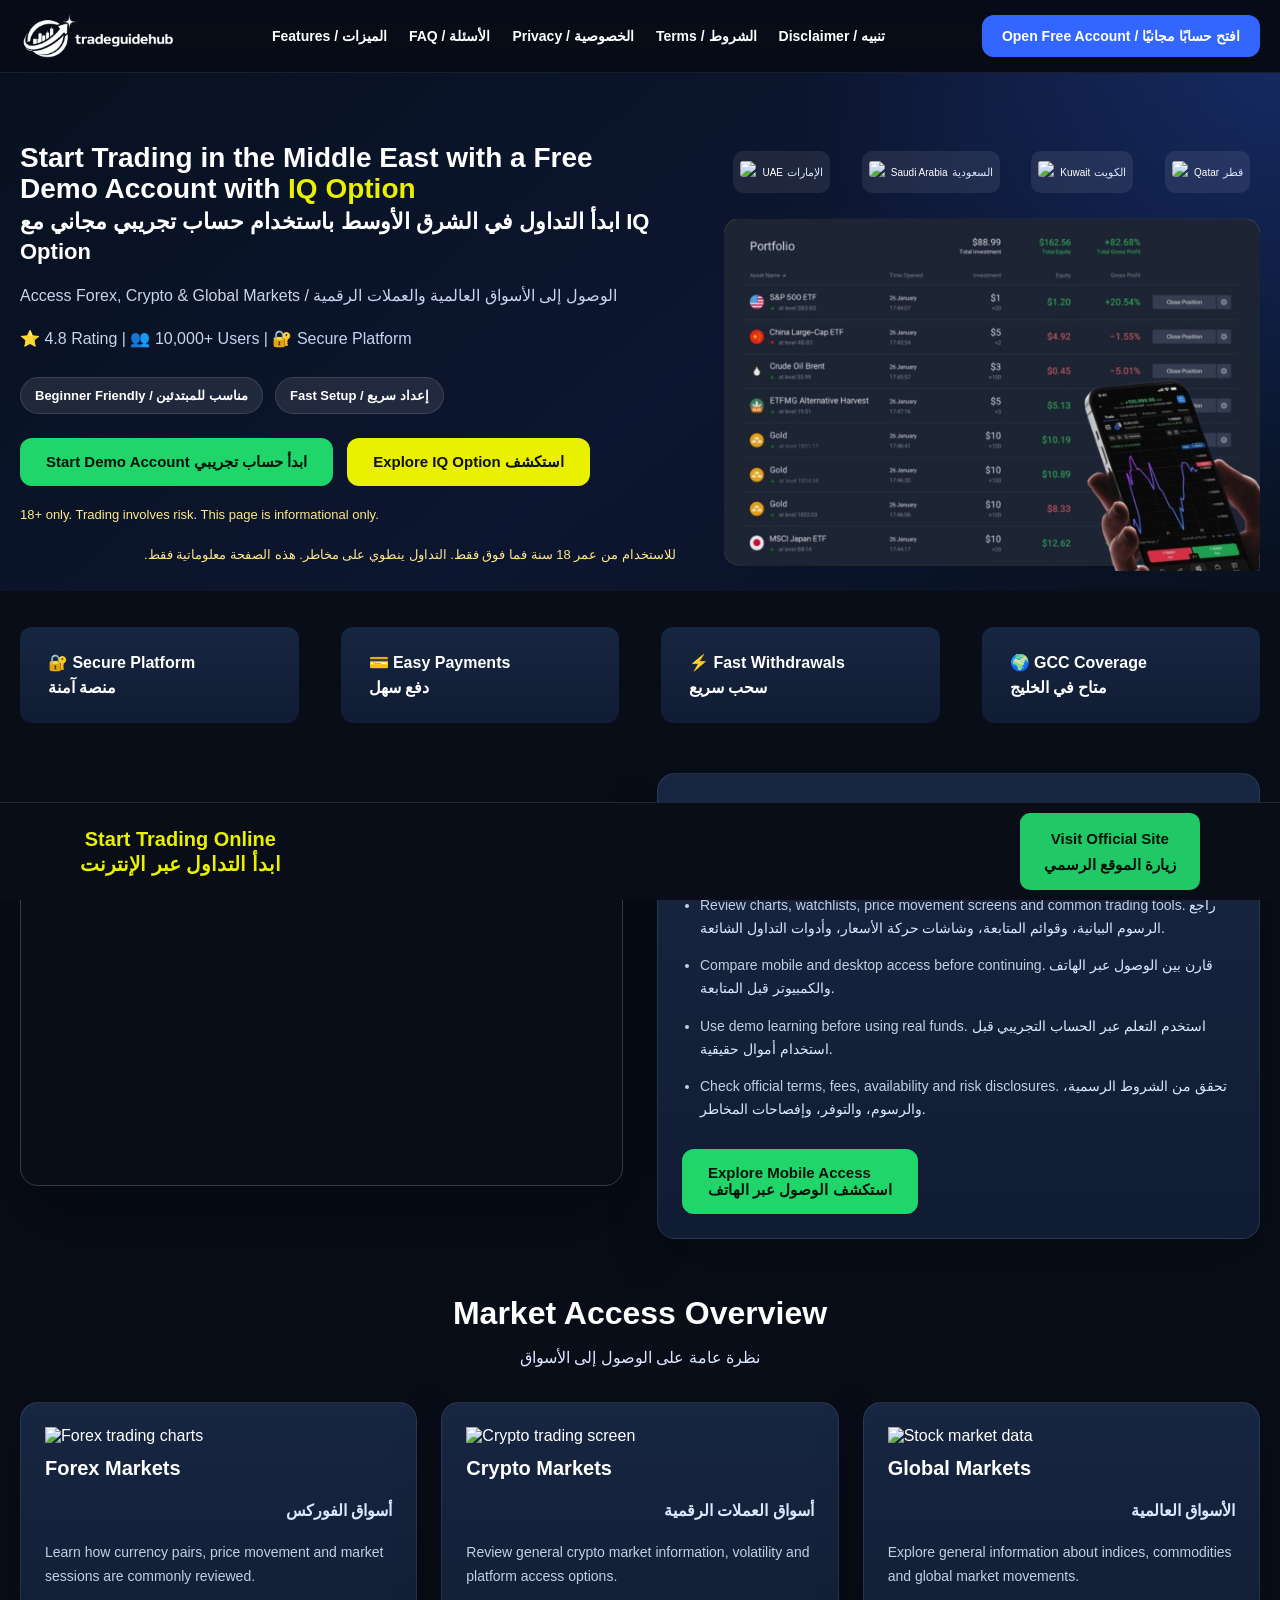
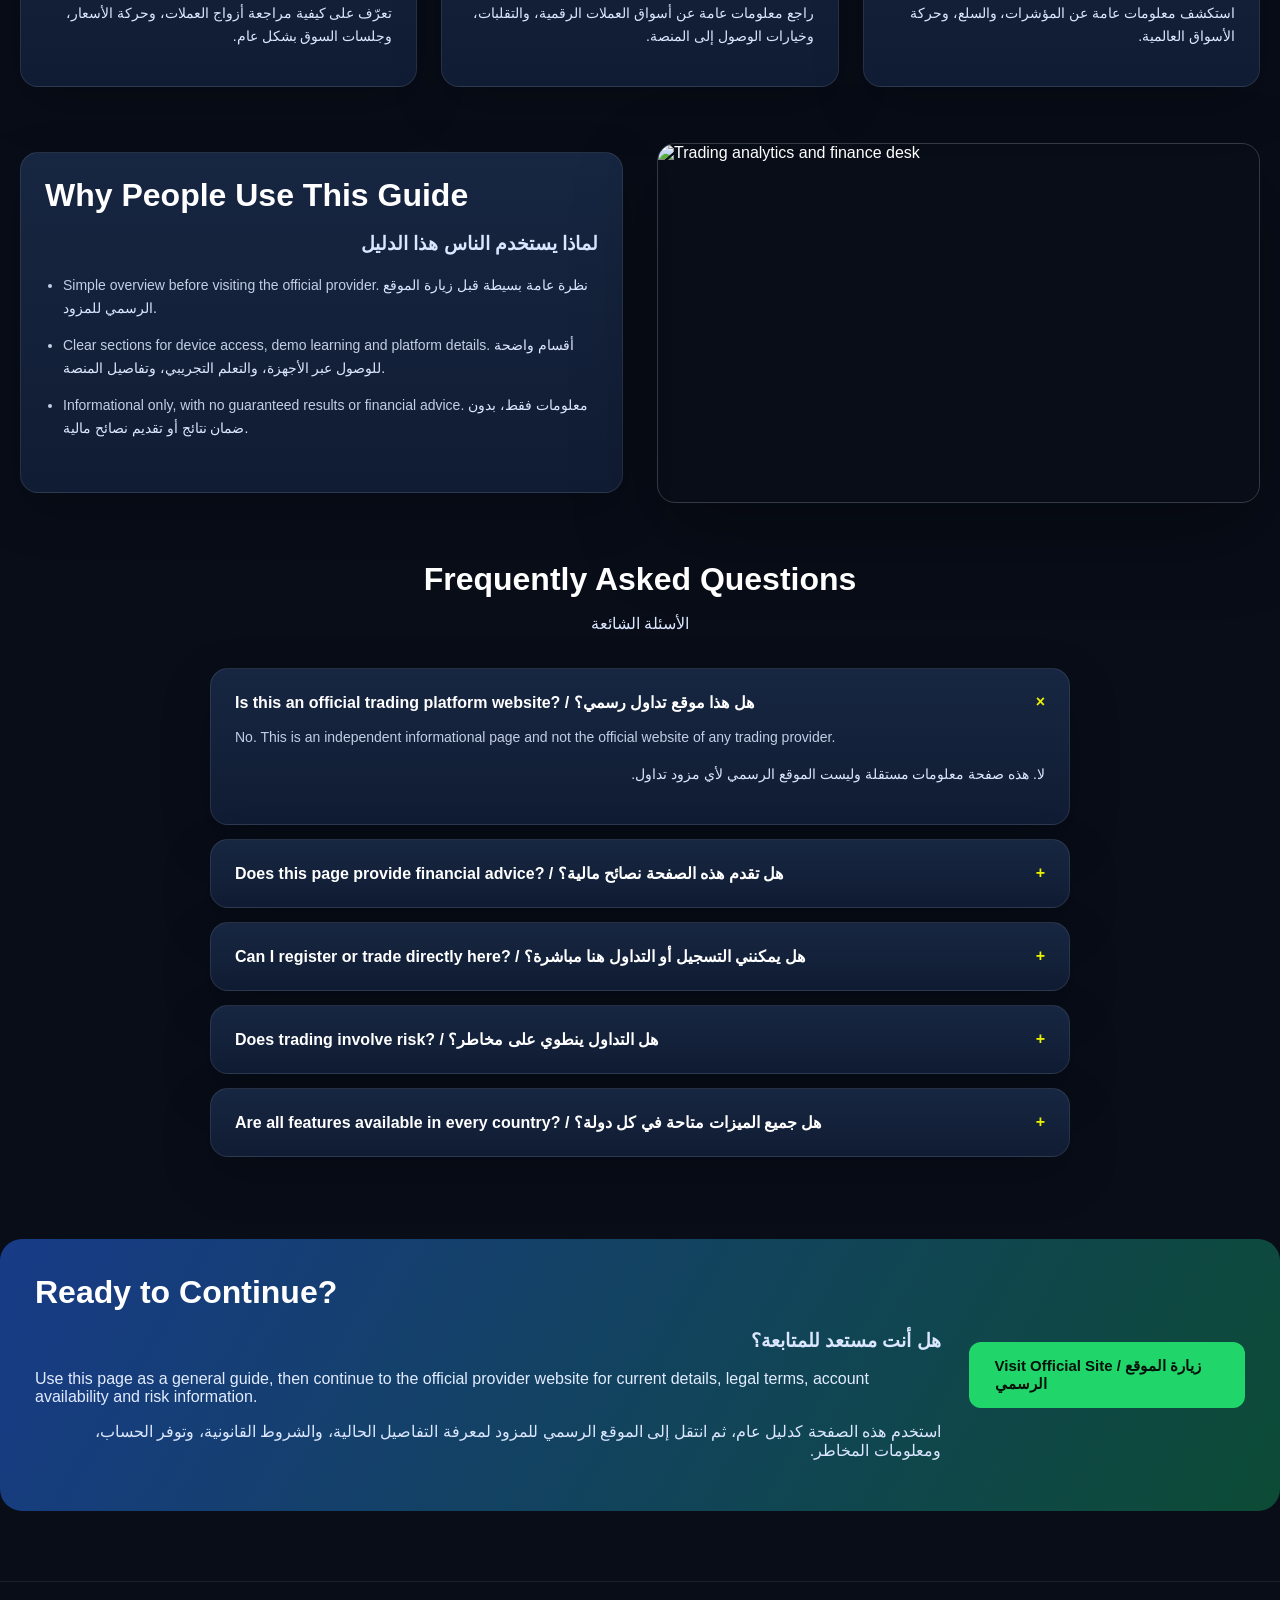
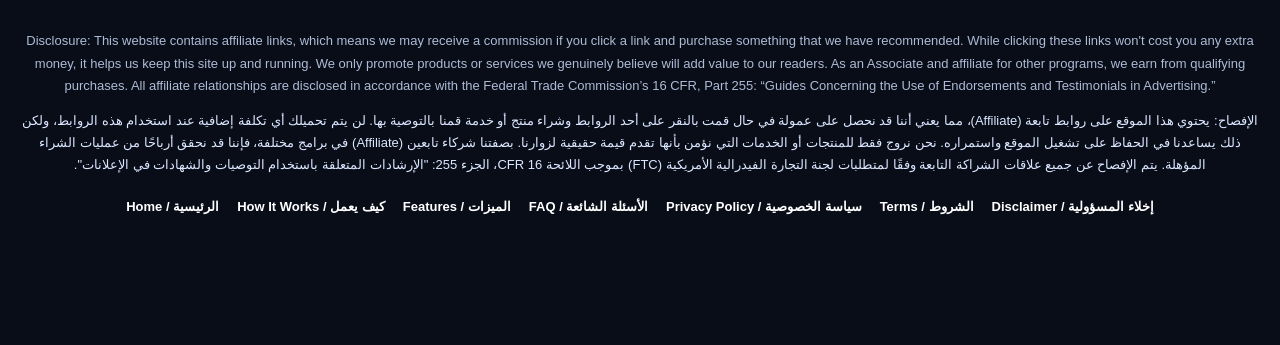
==== commit 811ac454: "Update index.html" ====
--- a/index.html
+++ b/index.html
@@ -22,7 +22,6 @@
     </button>
 
     <nav class="main-nav" id="mainNav">
-      <a href="https://inpmz.ttrk.io/click">How It Works / كيف يعمل</a>
       <a href="#features">Features / الميزات</a>
       <a href="#faq">FAQ / الأسئلة</a>
       <a href="privacy.html">Privacy / الخصوصية</a>
@@ -329,4 +328,4 @@
 </footer>
 
 </body>
-</html>+</html>
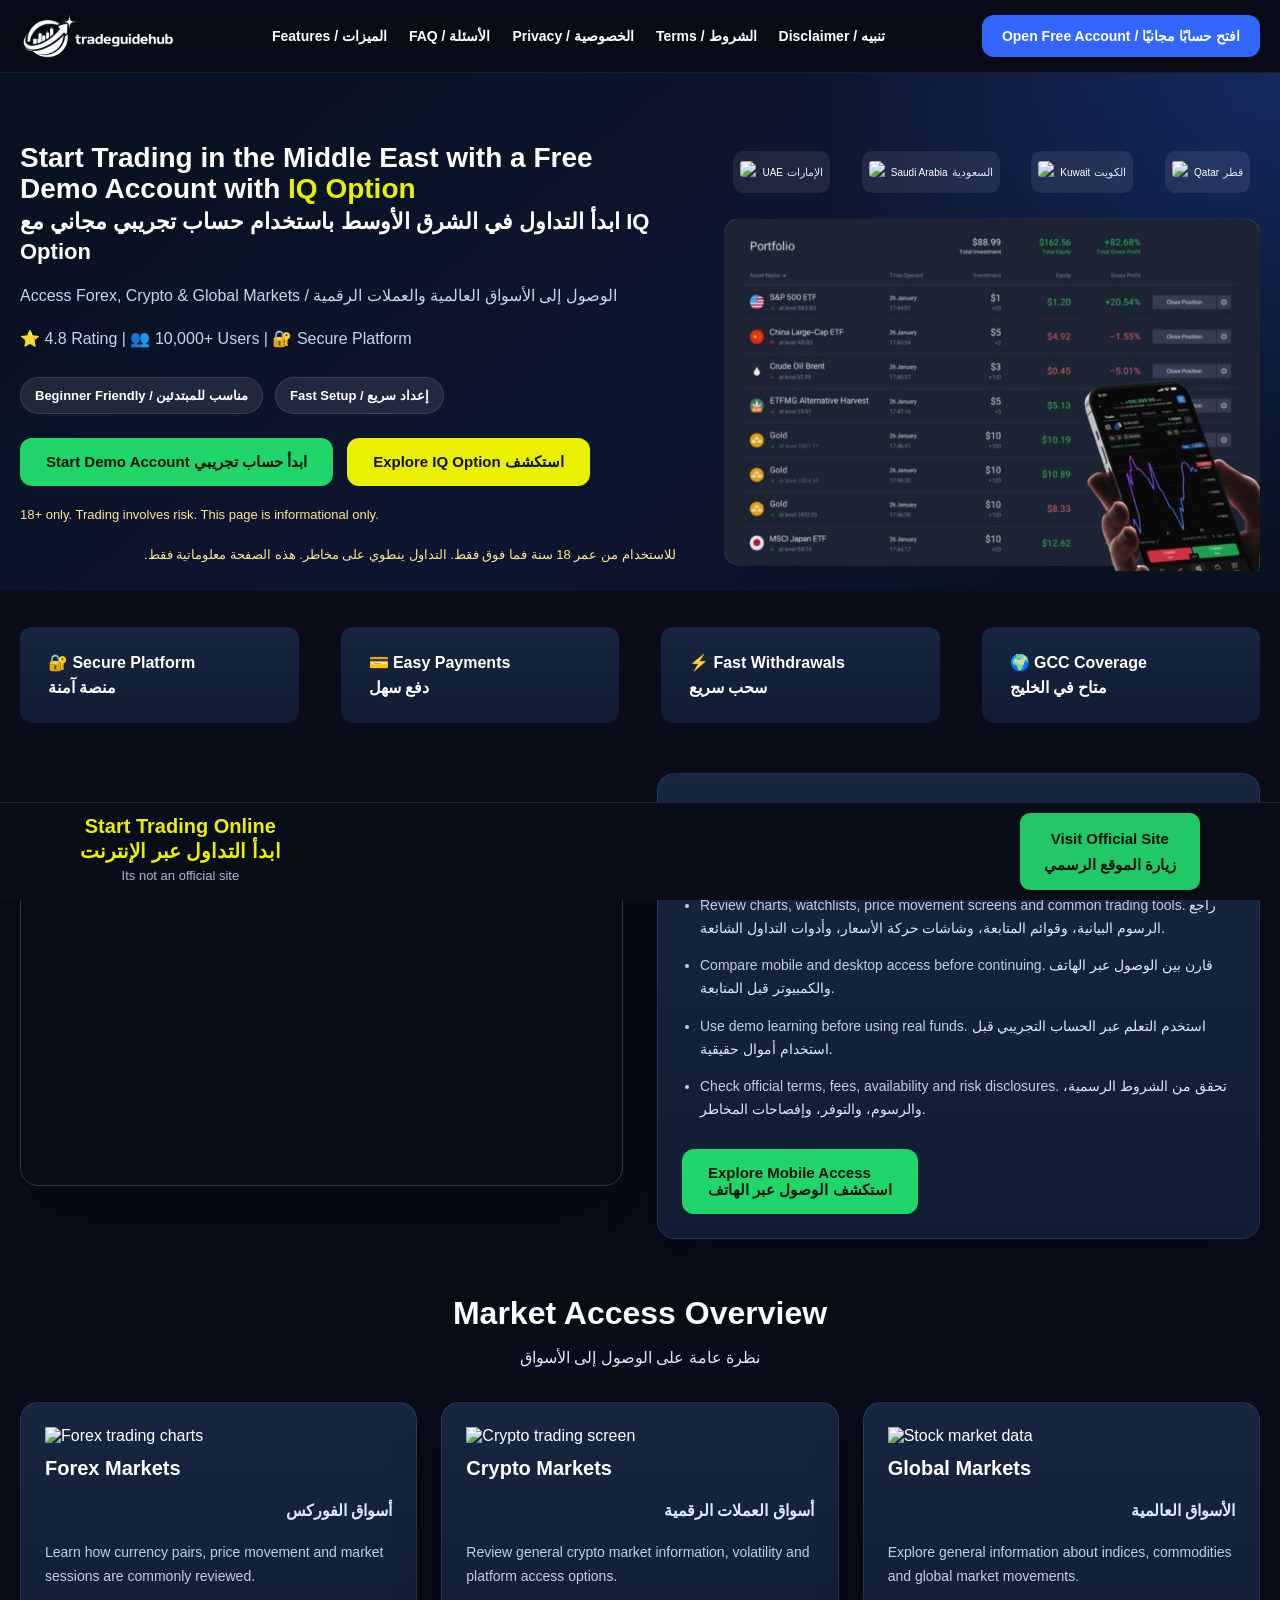
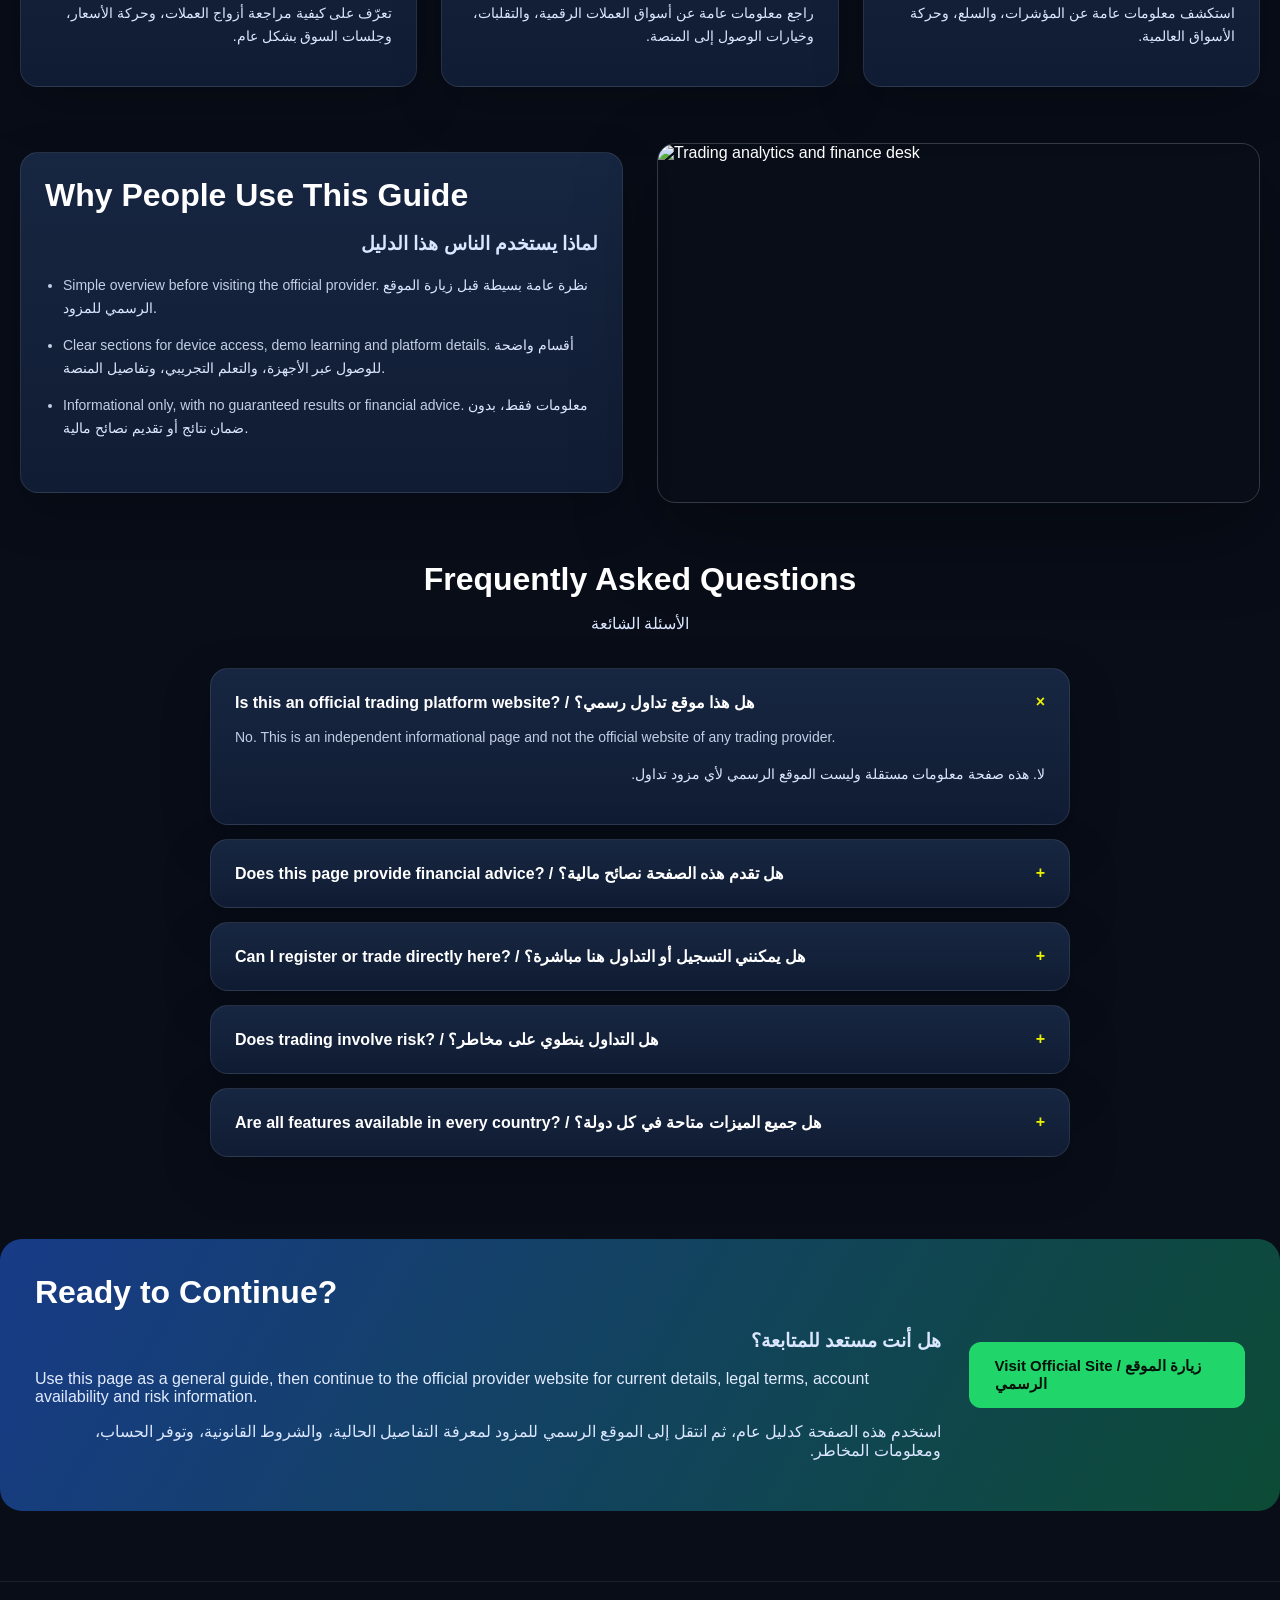
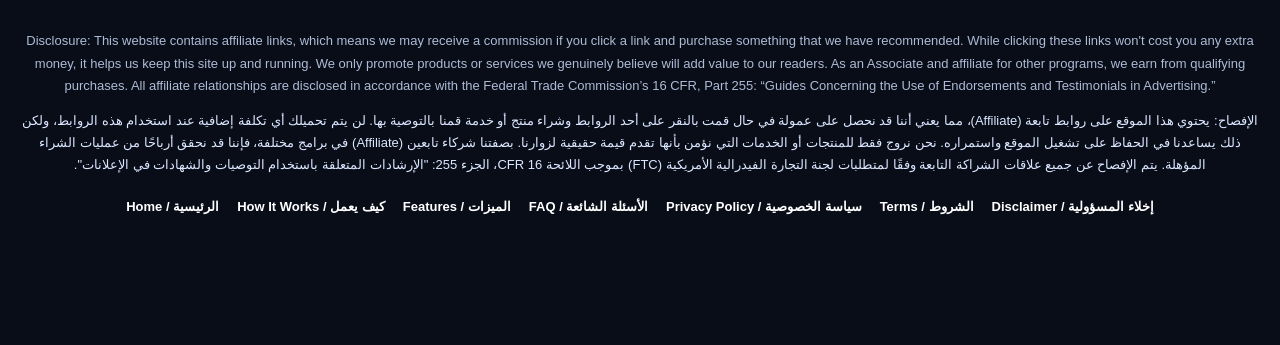
==== commit aec4ad23: "Update index.html" ====
--- a/index.html
+++ b/index.html
@@ -305,6 +305,7 @@
     <div class="sticky-text">
       <strong>Start Trading Online</strong>
       <strong class="ar">ابدأ التداول عبر الإنترنت</strong>
+      Its not an official site
     </div>
 
     <a href="https://inpmz.ttrk.io/click" class="sticky-btn">Visit Official Site <br> زيارة الموقع الرسمي</a>
